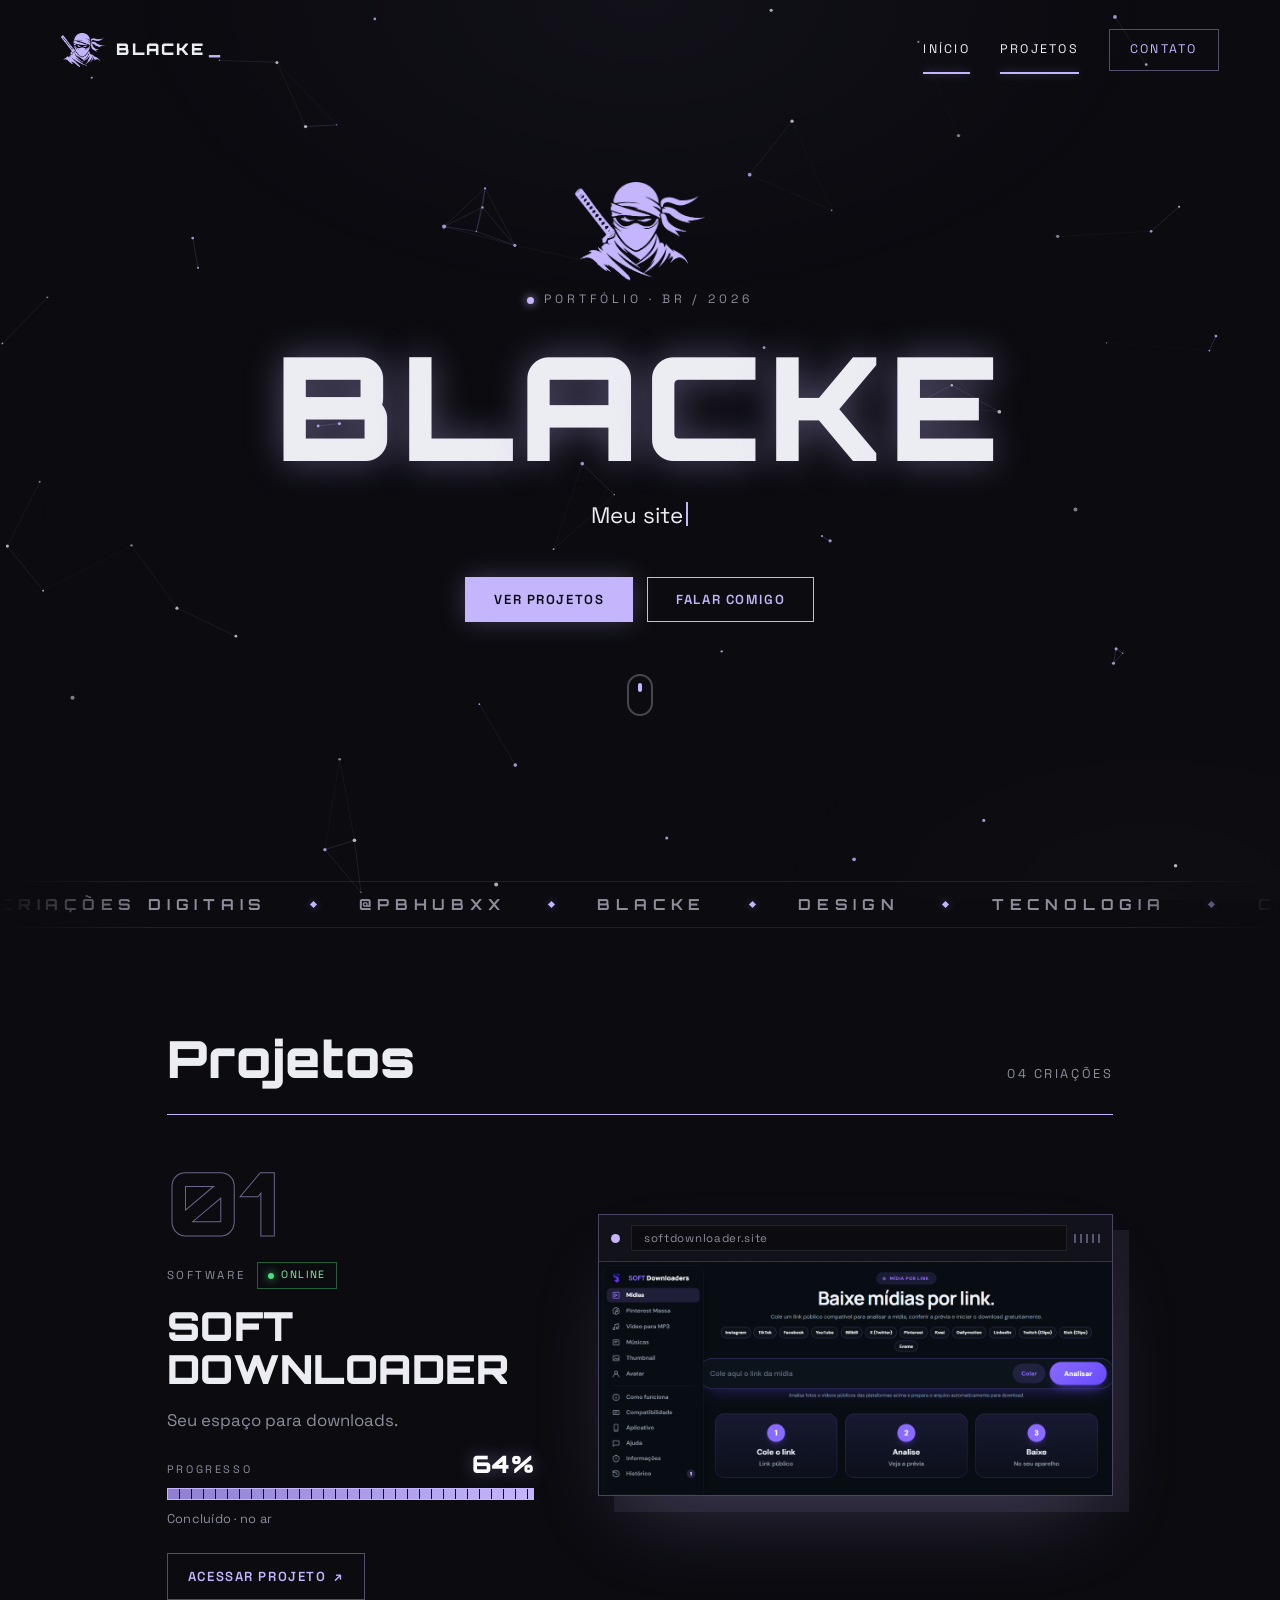
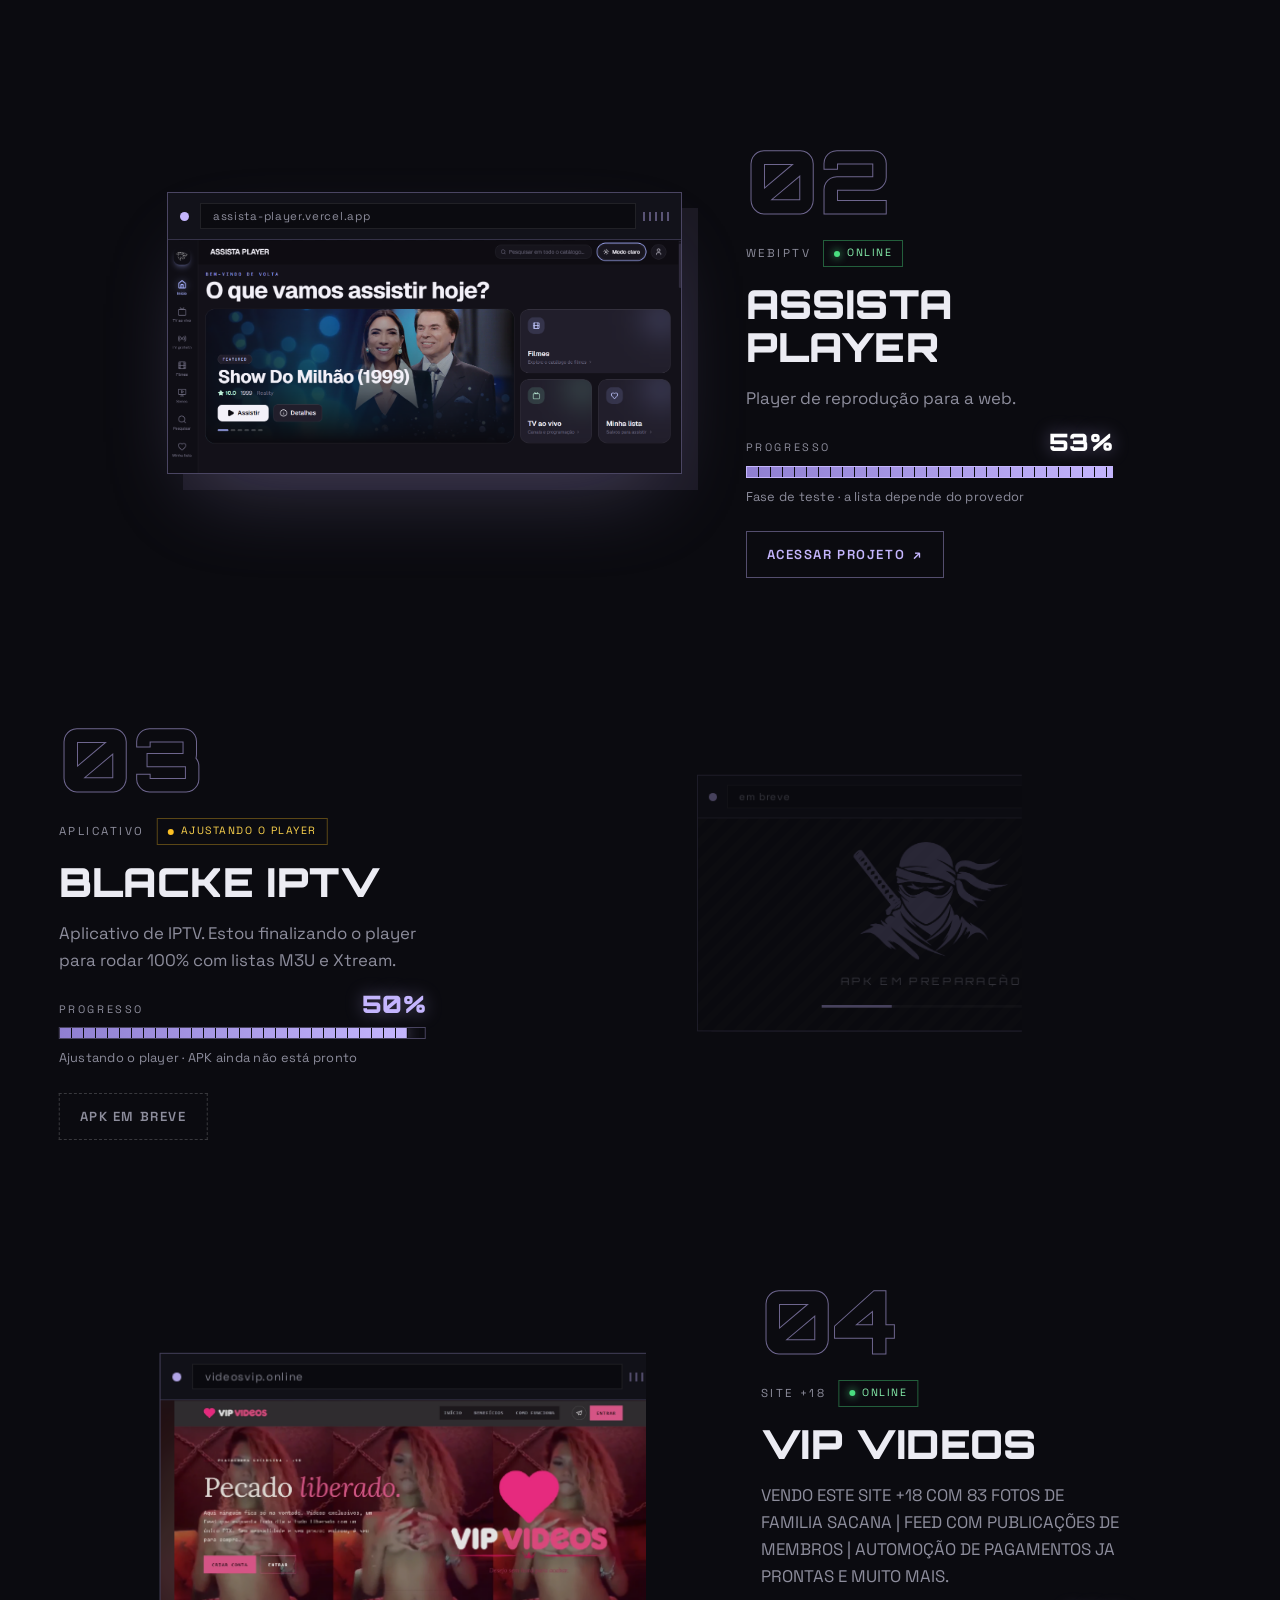
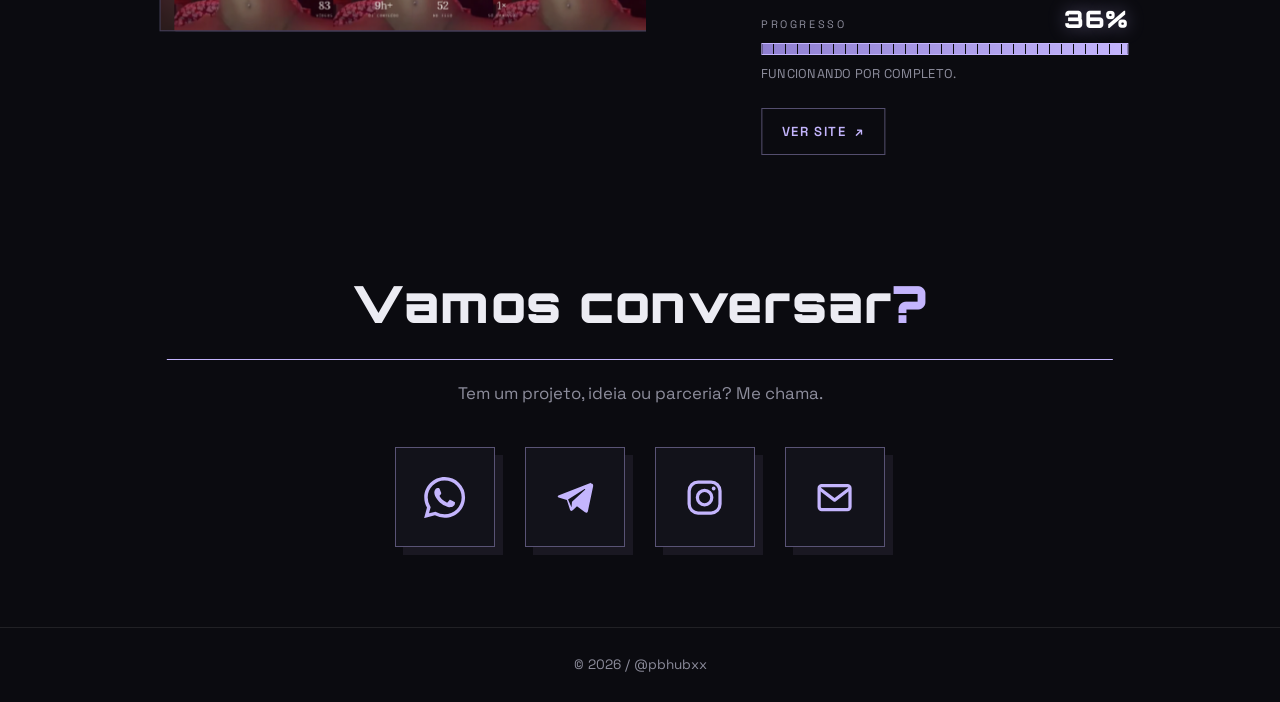
==== index.html @ a44c883a "Painel: atualiza o conteúdo do site" ====
<!doctype html>
<html lang="pt-BR">
<head>
<meta charset="utf-8">
<meta name="viewport" content="width=device-width,initial-scale=1">
<meta name="theme-color" content="#0b0b10">
<meta name="description" content="BLACKE — criações digitais de @pbhubxx. Projetos e contato.">
<title>BLACKE — @pbhubxx</title>
<link rel="preconnect" href="https://fonts.googleapis.com">
<link rel="preconnect" href="https://fonts.gstatic.com" crossorigin>
<link href="https://fonts.googleapis.com/css2?family=Orbitron:wght@700;900&family=Space+Grotesk:wght@400;500;600;700&display=swap" rel="stylesheet">
<link rel="icon" type="image/png" href="assets/logo.png">
<link rel="stylesheet" href="style.css">
<script>window.__SITE={"phrases":["Meu site de criações.","Design + tecnologia.","Projetos que saem do papel."],"marquee":["CRIAÇÕES DIGITAIS","@PBHUBXX","BLACKE","DESIGN","TECNOLOGIA"]};</script>
<script src="script.js" defer></script>
<noscript><style>.curtain,.intro{display:none}.loading *,.loading{animation-play-state:running!important}</style></noscript>
<script>try{if(sessionStorage.getItem("introSeen"))document.documentElement.classList.add("seen")}catch(e){}</script>
</head>
<body class="loading">
<div class="intro" aria-hidden="true">
  <div class="half a"></div><div class="half b"></div>
  <svg class="slash" viewBox="0 0 100 100" preserveAspectRatio="none"><path d="M0 60 L100 40" pathLength="1"/></svg>
  <div class="intro-core">
    <img src="assets/logo.png" alt="">
    <div class="intro-word"><span style="--i:0">B</span><span style="--i:1">L</span><span style="--i:2">A</span><span style="--i:3">C</span><span style="--i:4">K</span><span style="--i:5">E</span></div>
    <i class="intro-line"></i>
    <small>@PBHUBXX · PORTFÓLIO</small>
  </div>
</div>
<div class="curtain" data-s="out" aria-hidden="true"><i style="--k:0"></i><i style="--k:1"></i><i style="--k:2"></i><i style="--k:3"></i><i style="--k:4"></i><i style="--k:5"></i><i style="--k:6"></i></div>
<canvas id="bg" aria-hidden="true"></canvas>
<div class="grain" aria-hidden="true"></div>
<div class="spot" aria-hidden="true"></div>
<div class="progress" aria-hidden="true"></div>

<header>
  <a class="logo" href="#inicio"><img src="assets/logo.png" alt="" onerror="this.remove()"><b>BLACKE</b><span>_</span></a>
  <nav aria-label="Navegação">
    <a href="#inicio" data-spy="inicio">Início</a>
    <a href="#projetos" data-spy="projetos">Projetos</a>
    <a href="#contato" class="nav-cta magnetic" data-spy="contato">Contato</a>
  </nav>
</header>

<main id="inicio">
  <!-- HERO -->
  <section class="hero">
    <div class="hero-in">
    <img class="hero-logo" src="assets/logo.png" alt="Logo BLACKE" width="564" height="427">
    <p class="tag"><i></i> PORTFÓLIO · BR / 2026</p>
    <h1 class="glitch" data-text="BLACKE" aria-label="BLACKE"></h1>
    <p class="typing"><span id="typed"></span><b class="caret"></b></p>
    <div class="hero-actions">
      <a class="btn magnetic" href="#projetos">Ver projetos</a>
      <a class="btn ghost magnetic" href="#contato">Falar comigo</a>
    </div>
    <a class="scroll-hint" href="#projetos" aria-label="Rolar para projetos"><span></span></a>
    </div>
  </section>

  <div class="mq" role="img" aria-label="CRIAÇÕES DIGITAIS · @PBHUBXX · BLACKE · DESIGN · TECNOLOGIA">
    <div class="mq-track" aria-hidden="true"><div class="mq-set"><span class="mq-w">CRIAÇÕES DIGITAIS</span><i class="mq-s"></i><span class="mq-w">@PBHUBXX</span><i class="mq-s"></i><span class="mq-w">BLACKE</span><i class="mq-s"></i><span class="mq-w">DESIGN</span><i class="mq-s"></i><span class="mq-w">TECNOLOGIA</span><i class="mq-s"></i></div><div class="mq-set"><span class="mq-w">CRIAÇÕES DIGITAIS</span><i class="mq-s"></i><span class="mq-w">@PBHUBXX</span><i class="mq-s"></i><span class="mq-w">BLACKE</span><i class="mq-s"></i><span class="mq-w">DESIGN</span><i class="mq-s"></i><span class="mq-w">TECNOLOGIA</span><i class="mq-s"></i></div></div>
  </div>

  <!-- PROJETOS -->
  <section id="projetos" class="projects">
    <header class="sec-head reveal">
      <h2>Projetos</h2>
      <span class="count">04 criações</span>
    </header>

    <div class="list">
      <article class="proj reveal">
        <div class="proj-info">
          <span class="bignum" aria-hidden="true">01</span>
          <div class="proj-meta"><span class="cat">SOFTWARE</span><span class="chip live"><i></i>Online</span></div>
          <h3>SOFT<br>DOWNLOADER</h3>
          <p>Seu espaço para downloads.</p>
          <div class="prog done" style="--v:100"><div class="prog-top"><span>PROGRESSO</span><b><em data-count="100">0</em>%</b></div><div class="prog-bar"><i></i></div><small>Concluído · no ar</small></div>
          <a class="link" href="https://softdownloader.site/#midias" target="_blank" rel="noopener noreferrer">Acessar projeto <span>↗</span></a>
        </div>
        <div class="win">
          <div class="win-bar"><i></i><span class="url">softdownloader.site</span><span class="wb-tick" aria-hidden="true"></span></div>
          <div class="win-body"><img src="assets/soft-downloader.png" alt="Tela inicial do SOFT DOWNLOADER" loading="lazy"></div>
        </div>
      </article>

      <article class="proj reveal">
        <div class="proj-info">
          <span class="bignum" aria-hidden="true">02</span>
          <div class="proj-meta"><span class="cat">WEBIPTV</span><span class="chip live"><i></i>Online</span></div>
          <h3>ASSISTA PLAYER</h3>
          <p>Player de reprodução para a web.</p>
          <div class="prog done" style="--v:100"><div class="prog-top"><span>PROGRESSO</span><b><em data-count="100">0</em>%</b></div><div class="prog-bar"><i></i></div><small>Fase de teste · a lista depende do provedor</small></div>
          <a class="link" href="https://assista-player.vercel.app/" target="_blank" rel="noopener noreferrer">Acessar projeto <span>↗</span></a>
        </div>
        <div class="win">
          <div class="win-bar"><i></i><span class="url">assista-player.vercel.app</span><span class="wb-tick" aria-hidden="true"></span></div>
          <div class="win-body"><img src="assets/assista-player.png" alt="Tela inicial do ASSISTA PLAYER" loading="lazy"></div>
        </div>
      </article>

      <article class="proj reveal">
        <div class="proj-info">
          <span class="bignum" aria-hidden="true">03</span>
          <div class="proj-meta"><span class="cat">APLICATIVO</span><span class="chip wip"><i></i>Ajustando o player</span></div>
          <h3>BLACKE  IPTV</h3>
          <p>Aplicativo de IPTV. Estou finalizando o player para rodar 100% com listas M3U e Xtream.</p>
          <div class="prog" style="--v:95"><div class="prog-top"><span>PROGRESSO</span><b><em data-count="95">0</em>%</b></div><div class="prog-bar"><i></i></div><small>Ajustando o player · APK ainda não está pronto</small></div>
          <span class="link off">APK em breve</span>
        </div>
        <div class="win">
          <div class="win-bar"><i></i><span class="url">em breve</span><span class="wb-tick" aria-hidden="true"></span></div>
          <div class="win-body soon"><img class="mark" src="assets/logo.png" alt=""><span class="ph">APK EM PREPARAÇÃO</span><span class="bar"></span></div>
        </div>
      </article>

      <article class="proj reveal">
        <div class="proj-info">
          <span class="bignum" aria-hidden="true">04</span>
          <div class="proj-meta"><span class="cat">SITE +18</span><span class="chip live"><i></i>Online</span></div>
          <h3>VIP VIDEOS</h3>
          <p>VENDO ESTE SITE +18 COM 83 FOTOS DE FAMILIA SACANA | FEED COM PUBLICAÇÕES DE MEMBROS | AUTOMOÇÃO DE PAGAMENTOS JA PRONTAS E MUITO MAIS.</p>
          <div class="prog done" style="--v:100"><div class="prog-top"><span>PROGRESSO</span><b><em data-count="100">0</em>%</b></div><div class="prog-bar"><i></i></div><small>FUNCIONANDO POR COMPLETO.</small></div>
          <a class="link" href="https://videosvip.online" target="_blank" rel="noopener noreferrer">Ver site <span>↗</span></a>
        </div>
        <div class="win">
          <div class="win-bar"><i></i><span class="url">videosvip.online</span><span class="wb-tick" aria-hidden="true"></span></div>
          <div class="win-body contain"><img class="bk" src="assets/uploads/captura-de-tela-2026-11-27-072106-7ea315.webp" alt="" aria-hidden="true" loading="lazy"><img src="assets/uploads/captura-de-tela-2026-11-27-072106-7ea315.webp" alt="Tela inicial do VIP VIDEOS" loading="lazy"></div>
        </div>
      </article>
    </div>
  </section>

  <!-- CONTATO -->
  <section id="contato" class="contact">
    <header class="sec-head reveal">
      <h2>Vamos conversar<span class="q">?</span></h2>
    </header>
    <p class="lead reveal">Tem um projeto, ideia ou parceria? Me chama.</p>

    <div class="socials reveal">
        <a class="soc" href="https://wa.me/5592981083928?text=Ol%C3%A1!%20Vim%20pelo%20seu%20site." target="_blank" rel="noopener noreferrer" aria-label="WhatsApp" title="WhatsApp"><svg viewBox="0 0 24 24" aria-hidden="true" fill="currentColor"><path d="M17.472 14.382c-.297-.149-1.758-.867-2.03-.967-.273-.099-.471-.148-.67.15-.197.297-.767.966-.94 1.164-.173.199-.347.223-.644.075-.297-.15-1.255-.463-2.39-1.475-.883-.788-1.48-1.761-1.653-2.059-.173-.297-.018-.458.13-.606.134-.133.298-.347.446-.52.149-.174.198-.298.298-.497.099-.198.05-.371-.025-.52-.075-.149-.669-1.612-.916-2.207-.242-.579-.487-.5-.669-.51-.173-.008-.371-.01-.57-.01-.198 0-.52.074-.792.372-.272.297-1.04 1.016-1.04 2.479 0 1.462 1.065 2.875 1.213 3.074.149.198 2.096 3.2 5.077 4.487.709.306 1.262.489 1.694.625.712.227 1.36.195 1.871.118.571-.085 1.758-.719 2.006-1.413.248-.694.248-1.289.173-1.413-.074-.124-.272-.198-.57-.347m-5.421 7.403h-.004a9.87 9.87 0 01-5.031-1.378l-.361-.214-3.741.982.998-3.648-.235-.374a9.86 9.86 0 01-1.51-5.26c.001-5.45 4.436-9.884 9.888-9.884 2.64 0 5.122 1.03 6.988 2.898a9.825 9.825 0 012.893 6.994c-.003 5.45-4.437 9.884-9.885 9.884m8.413-18.297A11.815 11.815 0 0012.05 0C5.495 0 .16 5.335.157 11.892c0 2.096.547 4.142 1.588 5.945L.057 24l6.305-1.654a11.882 11.882 0 005.683 1.448h.005c6.554 0 11.89-5.335 11.893-11.893a11.821 11.821 0 00-3.48-8.413Z"/></svg></a>
        <a class="soc" href="https://t.me/pbhubxx" target="_blank" rel="noopener noreferrer" aria-label="Telegram" title="Telegram"><svg viewBox="0 0 24 24" aria-hidden="true" ><path d="M21.6 3.4 2.9 10.6c-1 .4-.9 1.1-.2 1.3l4.8 1.5 1.8 5.6c.2.6.4.8.9.8.4 0 .6-.2.9-.5l2.3-2.2 4.7 3.5c.9.5 1.5.2 1.7-.8l3-14.3c.3-1.3-.5-1.9-1.3-1.7z" fill="currentColor"/><path class="fold" d="m8.2 13.1 9.4-5.9c.4-.3.8-.1.5.2l-7.6 7-.3 3.3z"/></svg></a>
        <a class="soc" href="https://instagram.com/pbhubxx" target="_blank" rel="noopener noreferrer" aria-label="Instagram" title="Instagram"><svg viewBox="0 0 24 24" aria-hidden="true" fill="none" stroke="currentColor" stroke-width="1.9"><rect x="3" y="3" width="18" height="18" rx="5.2"/><circle cx="12" cy="12" r="4.2"/><circle cx="17.3" cy="6.7" r="1.1" fill="currentColor" stroke="none"/></svg></a>
        <a class="soc" href="mailto:blackelavex@gmail.com" aria-label="E-mail" title="E-mail"><svg viewBox="0 0 24 24" aria-hidden="true" fill="none" stroke="currentColor" stroke-width="1.9" stroke-linejoin="round" stroke-linecap="round"><rect x="3" y="5" width="18" height="14" rx="1.5"/><path d="m3.5 7 8.5 6.5L20.5 7"/></svg></a>
    </div>
  </section>
</main>

<footer>
  <span>© 2026 / @pbhubxx</span>
</footer>
</body>
</html>
---- style.css ----
:root{
  --bg:#0b0b10;--panel:#12121a;--line:#ffffff17;
  --fg:#ececf3;--mute:#8d8d9c;
  --lav:#c4b5fd;--lav-soft:#c4b5fd26;--lav-glow:#c4b5fd66;
  --display:'Orbitron',system-ui,sans-serif;--body:'Space Grotesk',system-ui,sans-serif;
  --ease:cubic-bezier(.2,.7,.2,1);
}
*{box-sizing:border-box;margin:0;padding:0}
html{scroll-behavior:smooth;scroll-padding-top:70px}
body{background:var(--bg);color:var(--fg);font-family:var(--body);line-height:1.6;overflow-x:hidden;-webkit-font-smoothing:antialiased}
a{color:inherit;text-decoration:none}
::selection{background:var(--lav);color:#0b0b10}

#bg{position:fixed;inset:0;width:100%;height:100%;z-index:-3}
.grain{position:fixed;inset:0;z-index:-2;pointer-events:none;opacity:.5;background:radial-gradient(60% 50% at 50% 0%,#c4b5fd14,transparent 70%),radial-gradient(50% 40% at 90% 100%,#ffffff08,transparent 70%)}
.spot{position:fixed;top:0;left:0;width:420px;height:420px;margin:-210px 0 0 -210px;pointer-events:none;z-index:-1;background:radial-gradient(circle,#c4b5fd1c,transparent 65%);opacity:0;transition:opacity .4s}
.progress{position:fixed;top:0;left:0;height:2px;width:100%;z-index:60;transform-origin:0 50%;transform:scaleX(0);background:var(--lav)}

/* header */
header:not(.sec-head){position:fixed;top:0;left:0;right:0;z-index:40;display:flex;justify-content:space-between;align-items:center;padding:16px clamp(18px,5vw,56px);background:linear-gradient(#0b0b10dd,transparent);backdrop-filter:blur(8px)}
.logo{display:inline-flex;align-items:center;gap:10px;font-family:var(--display);font-weight:900;letter-spacing:.14em}
.logo img{height:26px;width:auto;display:block}
.logo b{font-weight:900}
.logo>span{color:var(--lav);margin-left:-8px;animation:blink 1.1s steps(2) infinite}
nav{display:flex;gap:24px;align-items:center;font-size:.92rem}
nav a{color:var(--mute);transition:color .25s}
nav a:hover{color:var(--fg)}
.nav-cta{color:var(--lav)!important;border:1px solid var(--lav-glow);padding:8px 18px;transition:.3s var(--ease)!important}
.nav-cta:hover{background:var(--lav);color:#0b0b10!important}

/* hero */
.hero{min-height:92svh;display:flex;flex-direction:column;justify-content:center;align-items:center;text-align:center;padding:100px 20px 60px;position:relative}
.tag{font-size:.76rem;letter-spacing:.32em;color:var(--mute);display:flex;align-items:center;gap:10px;margin-bottom:24px;opacity:0;animation:up .8s .1s var(--ease) forwards}
.tag i{width:7px;height:7px;background:var(--lav);box-shadow:0 0 10px var(--lav);animation:pulse 1.8s infinite}
.glitch{font-family:var(--display);font-weight:900;font-size:clamp(3rem,15vw,10rem);line-height:1;letter-spacing:.04em;position:relative;color:var(--fg);text-shadow:0 0 36px var(--lav-glow);display:flex;justify-content:center}
.glitch .ch{display:inline-block;opacity:0;transform:translateY(60px) rotateX(-70deg);animation:letter .9s var(--ease) forwards;animation-delay:calc(.25s + var(--i)*.08s)}
.glitch::before,.glitch::after{content:attr(data-text);position:absolute;inset:0;display:flex;justify-content:center;overflow:hidden;opacity:0;pointer-events:none}
.glitch::before{color:var(--lav);animation:g1 5s 2s infinite steps(1);clip-path:inset(0 0 55% 0)}
.glitch::after{color:#a1a1b0;animation:g2 5s 2s infinite steps(1);clip-path:inset(55% 0 0 0)}
.typing{margin-top:20px;font-size:clamp(1rem,2.6vw,1.4rem);min-height:2em;opacity:0;animation:up .8s 1s var(--ease) forwards}
.caret{display:inline-block;width:2px;height:1.1em;background:var(--lav);margin-left:3px;vertical-align:-.15em;animation:blink 1s steps(2) infinite}
.hero-actions{margin-top:34px;display:flex;gap:14px;flex-wrap:wrap;justify-content:center;opacity:0;animation:up .8s 1.25s var(--ease) forwards}
.scroll-hint{position:absolute;bottom:26px;width:24px;height:40px;border:2px solid #ffffff30;display:flex;justify-content:center;padding-top:7px}
.scroll-hint span{width:3px;height:8px;background:var(--lav);animation:scroll 1.6s infinite}

/* buttons */
.btn{text-transform:uppercase;letter-spacing:.12em;font-size:.82rem!important;display:inline-flex;gap:8px;align-items:center;justify-content:center;cursor:pointer;font:600 .95rem var(--body);color:#0b0b10;background:var(--lav);border:1px solid var(--lav);padding:13px 28px;box-shadow:0 0 26px #c4b5fd44;transition:box-shadow .3s,background .3s,color .3s,transform .25s var(--ease)}
.btn:hover{box-shadow:0 0 44px var(--lav-glow)}
.btn.ghost{background:transparent;color:var(--lav);box-shadow:none}
.btn.ghost:hover{background:var(--lav-soft)}

/* marquee */

/* sections */
section:not(.hero){padding:clamp(44px,6vw,72px) clamp(18px,6vw,80px);max-width:1100px;margin:0 auto}
.sec-head{display:flex;align-items:baseline;gap:18px;margin-bottom:24px;padding-bottom:14px;border-bottom:1px solid var(--line);position:relative}
.sec-head::after{content:"";position:absolute;left:0;bottom:-1px;height:1px;width:0;background:var(--lav);transition:width 1.2s .3s var(--ease)}
.sec-head.in::after{width:100%}
.sec-head .num{font-family:var(--display);font-size:.85rem;color:var(--lav);letter-spacing:.2em}
.sec-head h2{font-family:var(--display);font-weight:900;font-size:clamp(1.7rem,5.5vw,3.2rem);letter-spacing:.02em;flex:1}
.sec-head .q{color:var(--lav)}
.sec-head .count{font-size:.8rem;letter-spacing:.2em;color:var(--mute);text-transform:uppercase}

/* contact */
.lead{color:var(--mute);font-size:1.05rem;margin:-4px 0 22px}

footer{display:flex;justify-content:space-between;flex-wrap:wrap;gap:10px;padding:26px clamp(18px,6vw,80px);border-top:1px solid var(--line);color:var(--mute);font-size:.85rem}
footer a:hover{color:var(--lav)}

/* reveal */
.reveal{opacity:0;transform:translateY(36px);transition:opacity .9s,transform .9s var(--ease)}
.reveal.in{opacity:1;transform:none}

@property --a{syntax:'<angle>';inherits:false;initial-value:0deg}
@keyframes spin{to{--a:360deg}}
@keyframes up{from{opacity:0;transform:translateY(20px)}to{opacity:1;transform:none}}
@keyframes letter{to{opacity:1;transform:none}}
@keyframes blink{50%{opacity:0}}
@keyframes pulse{50%{opacity:.35;transform:scale(.7)}}
@keyframes slide{to{transform:translateX(-50%)}}
@keyframes float{50%{transform:translateY(-9px)}}
@keyframes scroll{0%{transform:translateY(0);opacity:1}100%{transform:translateY(14px);opacity:0}}
@keyframes g1{0%,90%,100%{opacity:0;transform:none}91%{opacity:.9;transform:translate(-5px,2px)}94%{opacity:.9;transform:translate(4px,-2px)}97%{opacity:0}}
@keyframes g2{0%,90%,100%{opacity:0;transform:none}92%{opacity:.9;transform:translate(5px,-2px)}95%{opacity:.9;transform:translate(-4px,2px)}98%{opacity:0}}

@media (max-width:760px){
    nav a:not(.nav-cta){display:none}
  .sec-head .count{display:none}
}
@media (hover:none){.spot{display:none}}
@media (prefers-reduced-motion:reduce){
  *,*::before,*::after{animation:none!important;transition:none!important}
  .chip i{animation:none!important}
  .reveal,.tag,.typing,.hero-actions,.glitch .ch{opacity:1;transform:none}
  html{scroll-behavior:auto}
}

/* ---------- contato: linhas quadradas ---------- */

.socials .n{min-width:2.4ch;display:inline-block}
.contact{padding-top:clamp(20px,3vw,36px)!important}

/* logo */
.logo img{height:34px}
.hero-logo{width:clamp(96px,14vw,150px);height:auto;margin-bottom:10px;opacity:0;animation:up .8s 0s var(--ease) forwards,float 6s 1s ease-in-out infinite}
@media (prefers-reduced-motion:reduce){.hero-logo{opacity:1}}


/* ---------- projetos: blocos separados, alternados ---------- */
.list{display:grid;gap:clamp(80px,11vw,150px);padding-top:clamp(10px,2vw,24px)}
.proj{position:relative;display:grid;grid-template-columns:minmax(0,5fr) minmax(0,7fr);gap:clamp(28px,5vw,72px);align-items:center}
.proj:nth-child(even){grid-template-columns:minmax(0,7fr) minmax(0,5fr)}
.proj:nth-child(even) .proj-info{order:2}
.bignum{display:block;font-family:var(--display);font-weight:900;font-size:clamp(3.2rem,7vw,5.5rem);line-height:.9;color:transparent;-webkit-text-stroke:1px #c4b5fd88;user-select:none;margin-bottom:4px;transition:-webkit-text-stroke-color .4s,transform .5s var(--ease)}
.proj:hover .bignum{-webkit-text-stroke-color:var(--lav);transform:translateX(8px)}
.proj-info{transform:translate3d(calc((1 - var(--k,1)) * var(--dx,0px)),0,0);position:relative;z-index:1;display:flex;flex-direction:column;gap:16px;min-width:0}
.proj-meta{display:flex;align-items:center;gap:12px;flex-wrap:wrap;font-size:.72rem;letter-spacing:.22em;color:var(--mute)}
.proj h3{font-family:var(--display);font-weight:900;font-size:clamp(1.5rem,3.2vw,2.5rem);line-height:1.08;letter-spacing:.01em;overflow-wrap:anywhere}
.proj p{color:var(--mute);font-size:1.05rem;max-width:34ch}
.chip{white-space:nowrap;display:inline-flex;align-items:center;gap:7px;font-size:.66rem;letter-spacing:.14em;text-transform:uppercase;padding:4px 10px;border:1px solid var(--line);color:var(--mute)}
.chip i{width:6px;height:6px;background:var(--mute)}
.chip.live{color:#86efac;border-color:#4ade8066}
.chip.live i{background:#4ade80;box-shadow:0 0 9px #4ade80;animation:blink 1.4s ease-in-out infinite}
.chip.wip{color:#fcd34d;border-color:#fbbf2455}
.chip.wip i{background:#fbbf24;animation:blink 2.2s ease-in-out infinite}
.chip.soon{color:var(--lav);border-color:#c4b5fd55}
.chip.soon i{background:var(--lav)}
.chip.off{color:#fda4af;border-color:#fb718555}
.chip.off i{background:#fb7185}
@keyframes blink{50%{opacity:.25;transform:scale(.7)}}
.link{align-self:flex-start;margin-top:8px;display:inline-flex;gap:8px;color:var(--lav);font-weight:600;font-size:.82rem;letter-spacing:.12em;text-transform:uppercase;border:1px solid #c4b5fd66;padding:12px 20px;transition:background .25s,color .25s,gap .25s,box-shadow .25s}
.link:hover{background:var(--lav);color:#0b0b10;gap:16px;box-shadow:6px 6px 0 #c4b5fd44}
.link.off{color:var(--mute);border:1px dashed #ffffff30}

/* janela de navegador quadrada */
.win{position:relative;z-index:1;background:#0e0e15;border:1px solid #c4b5fd55;box-shadow:16px 16px 0 #c4b5fd14,0 40px 90px -30px #c4b5fd40;transform:translateY(var(--py,0px)) translateX(calc((1 - var(--k,1)) * var(--dx,0px) * -.7)) scale(calc(.9 + .1 * var(--k,1))) perspective(1100px) rotateX(var(--rx,0deg)) rotateY(var(--ry,0deg));opacity:calc(.25 + .75 * var(--k,1));clip-path:var(--cp,none);transition:box-shadow .4s,border-color .4s;will-change:transform}
.proj:hover .win{border-color:var(--lav);box-shadow:22px 22px 0 #c4b5fd22,0 50px 100px -30px #c4b5fd66}
.win-bar{display:flex;align-items:center;gap:7px;padding:10px 12px;border-bottom:1px solid #c4b5fd33;background:#12121a}
.win-bar i{width:9px;height:9px;background:var(--lav);flex:none}
.win-bar .wb-tick{width:26px;height:9px;flex:none;background:repeating-linear-gradient(90deg,#c4b5fd66 0 2px,transparent 2px 6px)}
.win-bar .url{margin-left:4px;flex:1;min-width:0;overflow:hidden;text-overflow:ellipsis;white-space:nowrap;font-size:.72rem;letter-spacing:.06em;color:var(--mute);border:1px solid var(--line);padding:3px 12px;background:#0b0b10}
.win-body{position:relative;aspect-ratio:2.2/1;overflow:hidden;background:repeating-linear-gradient(135deg,#ffffff05 0 8px,transparent 8px 16px),#0b0b10}
.win-body>img:not(.mark){position:absolute;inset:0;width:100%;height:100%;object-fit:cover;object-position:top left;clip-path:inset(0 100% 0 0);transition:clip-path 1.3s .35s var(--ease),transform 1s var(--ease)}
.proj.in .win-body>img:not(.mark){clip-path:inset(0 0 0 0)}
.proj:hover .win-body>img:not(.mark){transform:scale(1.035)}
.win-body.fill>img:not(.mark){object-fit:fill}
.win-body.contain>img:not(.mark):not(.bk){object-fit:contain;object-position:center}
.win-body.contain>img.bk{inset:-12%;width:124%;height:124%;object-position:center;filter:blur(26px) brightness(.45);transform:none!important}
.proj:hover .win-body.contain>img.bk{transform:none}
.win-body::after{content:"";position:absolute;inset:0;background:linear-gradient(105deg,transparent 40%,#c4b5fd2e 50%,transparent 60%);transform:translateX(-130%);transition:transform 1s var(--ease);pointer-events:none}
.proj:hover .win-body::after{transform:translateX(130%)}
.soon{display:grid;place-content:center;justify-items:center;gap:16px}
.soon .mark{width:clamp(90px,16vw,170px);height:auto;opacity:.5;animation:float 5s ease-in-out infinite}
.soon .ph{font-family:var(--display);font-size:.7rem;letter-spacing:.3em;color:var(--mute)}
.soon .bar{width:clamp(140px,22vw,240px);height:3px;background:#ffffff14;overflow:hidden}
.soon .bar::after{content:"";display:block;width:32%;height:100%;background:var(--lav);box-shadow:0 0 12px var(--lav);animation:load 1.8s ease-in-out infinite}
@keyframes load{0%{transform:translateX(-100%)}100%{transform:translateX(320%)}}

@media (max-width:820px){
  .proj,.proj:nth-child(even){grid-template-columns:1fr}
  .proj:nth-child(even) .proj-info{order:0}
  .win{box-shadow:10px 10px 0 #c4b5fd14}
}
@media (prefers-reduced-motion:reduce){.win-body>img:not(.mark){clip-path:none}}

/* ---------- elementos redondos (bolinhas, mouse, brilho) ---------- */
.tag i,.chip i,.win-bar i,.spot{border-radius:50%}
.scroll-hint{border-radius:14px}
.scroll-hint span{border-radius:2px}

/* ícones das redes */

/* ---------- cabeçalho novo ---------- */
header:not(.sec-head){background:#0b0b10f2;border-bottom:1px solid var(--line);backdrop-filter:blur(16px);-webkit-backdrop-filter:blur(16px);padding:20px clamp(18px,5vw,56px);transition:padding .35s var(--ease),border-color .35s}
.scrolled header:not(.sec-head){padding:11px clamp(18px,5vw,56px);border-bottom-color:#c4b5fd40}
.logo img{transition:height .35s var(--ease)}
.scrolled .logo img{height:28px}
nav{gap:30px}
nav a:not(.nav-cta){position:relative;padding:8px 0;font-size:.78rem;letter-spacing:.18em;text-transform:uppercase}
nav a:not(.nav-cta)::after{content:"";position:absolute;left:0;right:0;bottom:2px;height:1px;background:var(--lav);transform:scaleX(0);transform-origin:left;transition:transform .4s var(--ease)}
nav a:not(.nav-cta):hover,nav a.active:not(.nav-cta){color:var(--fg)}
nav a:not(.nav-cta):hover::after,nav a.active:not(.nav-cta)::after{transform:scaleX(1)}
.nav-cta{font-size:.78rem;letter-spacing:.18em;text-transform:uppercase;padding:10px 20px!important}
.nav-cta.active{background:var(--lav-soft)}

/* ---------- primeira tela: cabe em qualquer altura ---------- */
.hero{padding-top:110px;padding-bottom:40px}
.hero-logo{width:clamp(70px,15vh,130px)}
.glitch{font-size:clamp(3rem,min(15vw,24vh),9rem)}
.hero-actions{margin-top:clamp(20px,4vh,34px)}
.scroll-hint{position:static;margin-top:clamp(24px,6vh,52px);width:26px;height:42px;border:2px solid #ffffff40;transition:border-color .3s;opacity:0;animation:up .8s 1.5s var(--ease) forwards}
.scroll-hint:hover{border-color:var(--lav)}
.scroll-hint span{width:4px;height:9px;border-radius:2px}
@media (max-width:760px){nav a:not(.nav-cta){display:none}}


/* =====================================================
   ANIMAÇÃO E TRANSIÇÃO
   ===================================================== */

/* ---- cortina (abertura e troca de seção) ---- */
.curtain{display:none}
.wipe{position:fixed;top:0;left:0;height:100vh;width:calc(100vw + 600px);z-index:200;display:none;pointer-events:none;background:linear-gradient(90deg,#c4b5fd14,#0d0d14 16%,#0d0d14 84%,#c4b5fd14);will-change:transform}
.wipe::before,.wipe::after{content:"";position:absolute;top:-2px;bottom:-2px;width:2px;background:#fff;box-shadow:0 0 12px 2px #c4b5fd,0 0 46px 8px #c4b5fd77}
.wipe::before{left:0}.wipe::after{right:0}
.curtain i{flex:1;background:#0d0d14;border-right:1px solid #c4b5fd12;transform:scaleY(0);transform-origin:top;transition:transform .55s var(--ease),transform-origin 0s;transition-delay:calc(var(--k)*.045s)}
.curtain i:last-of-type{border-right:0}
.curtain[data-s="in"]{pointer-events:all}
.curtain[data-s="in"] i{transform:scaleY(1);transform-origin:top}
.curtain[data-s="out"] i{transform:scaleY(0);transform-origin:bottom}

/* hero só anima depois que a cortina abre */
.loading .tag,.loading .glitch .ch,.loading .typing,.loading .hero-actions,.loading .hero-logo,.loading .scroll-hint{animation-play-state:paused}

/* ---- cabeçalho: vidro flutuante que desliza ---- */
header:not(.sec-head){top:14px;left:clamp(12px,3vw,40px);right:clamp(12px,3vw,40px);padding:14px 22px;background:transparent;border:1px solid transparent;-webkit-backdrop-filter:none;backdrop-filter:none;box-shadow:none;
  transition:transform .65s var(--ease),padding .45s var(--ease),background .45s,border-color .45s,backdrop-filter .45s,box-shadow .45s}
.scrolled header:not(.sec-head){padding:9px 22px;background:#12121a73;border-color:#c4b5fd3d;-webkit-backdrop-filter:blur(18px) saturate(150%);backdrop-filter:blur(18px) saturate(150%);box-shadow:0 18px 50px -18px #000c,8px 8px 0 #c4b5fd10}
body:not(.ready) header:not(.sec-head),body.nav-hide header:not(.sec-head){transform:translateY(-150%)}
body.ready header:not(.sec-head){transition-delay:.35s,0s,0s,0s,0s,0s}
body.ready.nav-hide header:not(.sec-head){transition-delay:0s}
header:not(.sec-head) .logo{transition:transform .4s var(--ease)}
header:not(.sec-head) .logo:hover{transform:translateX(4px)}

/* ---- aparecer em sequência ---- */
@keyframes rise{from{opacity:0;transform:translateY(28px)}to{opacity:1;transform:none}}
.proj:not(.in) .proj-info>*{opacity:0}
.proj.in .proj-info>*{animation:rise .9s var(--ease) backwards;animation-delay:calc(.15s + var(--s,0)*.11s)}
.proj-info>:nth-child(1){--s:0}.proj-info>:nth-child(2){--s:1}.proj-info>:nth-child(3){--s:2}.proj-info>:nth-child(4){--s:3}.proj-info>:nth-child(5){--s:4}
.socials:not(.in) a{opacity:0}
.socials.in a{animation:rise .9s var(--ease) backwards}
.socials.in a:nth-child(2){animation-delay:.14s}

/* títulos de seção entram com máscara */
.sec-head h2{clip-path:inset(0 100% 0 0);transform:translateX(-24px);transition:clip-path 1.1s .1s var(--ease),transform 1.1s .1s var(--ease)}
.sec-head.in h2{clip-path:inset(0 -2% 0 0);transform:none}
.sec-head .count{opacity:0;transition:opacity .8s .7s}
.sec-head.in .count{opacity:1}

/* hero sai suave ao rolar (sobe e some) */
.hero-in{display:flex;flex-direction:column;align-items:center;will-change:transform,opacity;transform:translateY(calc(var(--hp,0)*-80px)) scale(calc(1 - var(--hp,0)*.07));opacity:calc(1 - var(--hp,0)*1.15)}

/* marquee reage à rolagem */

@media (prefers-reduced-motion:reduce){.curtain{display:none}.proj:not(.in) .proj-info>*,.socials:not(.in) a{opacity:1}.sec-head h2{clip-path:none;transform:none}.hero-in{transform:none;opacity:1}}


/* ---------- abertura: corte de katana ---------- */
.intro{position:fixed;inset:0;z-index:300;cursor:pointer}
.half{position:absolute;inset:0;background:radial-gradient(60% 50% at 50% 50%,#1a1726,#0b0b10 70%);transition:transform 1.05s cubic-bezier(.76,0,.24,1)}
.half.a{clip-path:polygon(0 0,100% 0,100% 40%,0 60%)}
.half.b{clip-path:polygon(0 60%,100% 40%,100% 100%,0 100%)}
.intro.open .half.a{transform:translateY(-104%)}
.intro.open .half.b{transform:translateY(104%)}
.intro.open{pointer-events:none}
.slash{position:absolute;inset:0;width:100%;height:100%;z-index:3;pointer-events:none;overflow:visible}
.slash path{fill:none;stroke:#fff;stroke-width:.32;stroke-linecap:round;stroke-dasharray:1;stroke-dashoffset:1;filter:drop-shadow(0 0 6px #c4b5fd) drop-shadow(0 0 20px #c4b5fd)}
.intro.go .slash path{stroke-dashoffset:0;transition:stroke-dashoffset .3s cubic-bezier(.6,0,.2,1)}
.intro.open .slash path{opacity:0;transition:opacity .5s}
.intro-core{position:absolute;inset:0;z-index:2;display:grid;place-content:center;justify-items:center;gap:20px;transition:opacity .45s,transform 1s var(--ease)}
.intro.open .intro-core{opacity:0;transform:scale(1.07)}
.intro-core img{width:clamp(110px,16vw,170px);height:auto;opacity:0;animation:introLogo 1.1s .1s var(--ease) forwards;filter:drop-shadow(0 0 28px #c4b5fd66)}
.intro-word{display:flex;margin-right:-.35em;font-family:var(--display);font-weight:900;font-size:clamp(1.6rem,4.2vw,2.7rem);letter-spacing:.35em}
.intro-word span{display:inline-block;opacity:0;transform:translateY(70%);animation:introUp .8s calc(.5s + var(--i)*.07s) var(--ease) forwards}
.intro-line{display:block;width:min(280px,55vw);height:1px;background:linear-gradient(90deg,transparent,var(--lav),transparent);transform:scaleX(0);animation:introLine 1s .85s var(--ease) forwards}
.intro-core small{font-size:.66rem;letter-spacing:.42em;color:var(--mute);opacity:0;animation:introUp .9s 1.05s var(--ease) forwards}
@keyframes introLogo{from{opacity:0;transform:scale(.78);filter:blur(16px) drop-shadow(0 0 28px #c4b5fd66)}to{opacity:1;transform:none;filter:blur(0) drop-shadow(0 0 28px #c4b5fd66)}}
@keyframes introUp{from{opacity:0;transform:translateY(70%)}to{opacity:1;transform:none}}
@keyframes introLine{to{transform:scaleX(1)}}
@media (prefers-reduced-motion:reduce){.intro{display:none}}

/* ---------- progresso dos projetos ---------- */
.proj p{max-width:40ch}
.prog{display:grid;gap:9px;width:min(100%,380px);margin-top:2px}
.prog-top{display:flex;justify-content:space-between;align-items:baseline;font-size:.68rem;letter-spacing:.24em;color:var(--mute)}
.prog-top b{font-family:var(--display);font-weight:900;font-size:1.5rem;line-height:1;color:var(--lav);letter-spacing:.02em;text-shadow:0 0 18px #c4b5fd66}
.prog-top b em{font-style:normal}
.prog-bar{position:relative;height:12px;border:1px solid #c4b5fd55;background:#0b0b10;overflow:hidden}
.prog-bar i{position:absolute;inset:0;width:calc(var(--v) * 1%);transform:scaleX(0);transform-origin:left;background:linear-gradient(90deg,#8f7fd1,var(--lav));box-shadow:0 0 16px #c4b5fd88;transition:transform 1.8s .45s cubic-bezier(.22,.8,.2,1)}
.prog-bar i::after{content:"";position:absolute;inset:0;background:linear-gradient(100deg,transparent 35%,#ffffff66 50%,transparent 65%);transform:translateX(-120%);animation:shine 3.2s 2.4s ease-in-out infinite}
.prog-bar::after{content:"";position:absolute;inset:0;background:repeating-linear-gradient(90deg,transparent 0 11px,#0b0b10 11px 12px);pointer-events:none}
.proj.in .prog-bar i{transform:scaleX(1)}
.prog small{font-size:.8rem;color:var(--mute);letter-spacing:.02em}
.prog.done .prog-bar{border-color:var(--lav)}
.prog.done .prog-top b{color:#fff}
@keyframes shine{0%{transform:translateX(-120%)}55%,100%{transform:translateX(120%)}}
@media (prefers-reduced-motion:reduce){.prog-bar i{transform:scaleX(1);transition:none}.prog-bar i::after{animation:none}}


/* ---------- redes: só ícones, quadrados, centralizados ---------- */
.socials{display:flex;justify-content:center;align-items:center;gap:clamp(18px,3vw,30px);padding:18px 0 8px}
.soc{position:relative;display:grid;place-items:center;width:clamp(78px,10vw,100px);aspect-ratio:1;color:var(--lav);background:var(--panel);border:1px solid #c4b5fd66;box-shadow:8px 8px 0 #c4b5fd14;overflow:hidden;transition:color .35s,transform .45s var(--ease),box-shadow .45s var(--ease),border-color .35s}
.soc::before{content:"";position:absolute;inset:0;background:var(--lav);transform:translateY(101%);transition:transform .5s var(--ease)}
.soc svg{position:relative;z-index:1;width:42%;height:42%;display:block;transition:transform .5s var(--ease)}
.soc .fold{fill:var(--panel);transition:fill .35s}
.soc:hover,.soc:focus-visible{color:#0b0b10;border-color:var(--lav);transform:translate(-4px,-4px);box-shadow:14px 14px 0 #c4b5fd30,0 24px 60px -20px #c4b5fd88;outline:none}
.soc:hover::before,.soc:focus-visible::before{transform:none}
.soc:hover svg,.soc:focus-visible svg{transform:rotate(-8deg) scale(1.12)}
.soc:hover .fold,.soc:focus-visible .fold{fill:var(--lav)}
footer{justify-content:center}

/* ---------- contato centralizado ---------- */
.contact .sec-head{justify-content:center;text-align:center}
.contact .sec-head h2{flex:0 1 auto}
.contact .sec-head::after{left:50%;transform:translateX(-50%)}
.contact .lead{text-align:center;margin-left:auto;margin-right:auto}

/* abertura só na primeira visita da sessão */
.seen .intro{display:none}

/* telas muito estreitas */
@media (max-width:380px){
  header:not(.sec-head){left:8px;right:8px;padding:10px 12px}
  .scrolled header:not(.sec-head){padding:7px 12px}
  .logo{gap:8px;letter-spacing:.08em;font-size:.86rem}
  .logo img{height:26px}
  .scrolled .logo img{height:24px}
  .nav-cta{padding:8px 12px!important;letter-spacing:.12em;font-size:.7rem}
}

/* ---------- faixa fina em movimento contínuo (só CSS, leve) ---------- */
.mq{position:relative;overflow:hidden;margin:clamp(21px,4.3vw,53px) 0 clamp(15px,1.4vw,19px);padding:15px 0;border-block:1px solid #c4b5fd1f;-webkit-mask-image:linear-gradient(90deg,transparent,#000 12%,#000 88%,transparent);mask-image:linear-gradient(90deg,transparent,#000 12%,#000 88%,transparent)}
.mq-track{display:flex;width:max-content;animation:mqmove 55s linear infinite;will-change:transform}
.mq-set{display:flex;flex:none;align-items:center}
.mq-w{flex:none;font-family:var(--display);font-weight:700;font-size:clamp(.78rem,1.2vw,.95rem);letter-spacing:.38em;line-height:1;text-transform:uppercase;color:#8d8d9c;white-space:nowrap}
.mq-s{flex:none;width:5px;height:5px;margin:0 clamp(22px,3.4vw,46px);background:var(--lav);transform:rotate(45deg);box-shadow:0 0 8px var(--lav-glow)}
@keyframes mqmove{to{transform:translate3d(-50%,0,0)}}
@media(prefers-reduced-motion:reduce){.mq-track{animation:none}}
@keyframes travel{from{background-position:-40% 0}to{background-position:140% 0}}
@keyframes spin{to{transform:rotate(360deg)}}

/* quatro ícones */
.socials.in a:nth-child(3){animation-delay:.28s}
.socials.in a:nth-child(4){animation-delay:.42s}
@media (max-width:520px){
  .socials{gap:14px}
  .soc{width:calc((100vw - 36px - 42px) / 4)}
}

/* painel: até 6 itens no bloco de texto do projeto */
.proj-info>:nth-child(6){--s:5}.proj-info>:nth-child(7){--s:6}

/* menu: seção atual */
nav a:not(.nav-cta){position:relative}
nav a:not(.nav-cta)::after{content:"";position:absolute;left:0;right:0;bottom:-6px;height:2px;background:var(--lav);box-shadow:0 0 10px var(--lav-glow);transform:scaleX(0);transform-origin:0 50%;transition:transform .35s var(--ease)}
nav a.on{color:var(--fg)}nav a.on::after{transform:scaleX(1)}
@media(prefers-reduced-motion:reduce){.win,.proj-info{transform:none!important;opacity:1!important;clip-path:none!important}}

/* ---- galeria de fotos do projeto ---- */
.win-body.gal{cursor:zoom-in;touch-action:pan-y}
.win-body.gal>img:not(.mark){transition:clip-path 1.3s .35s var(--ease),transform 1s var(--ease),opacity .28s}
.g-nav{position:absolute;top:50%;z-index:4;width:38px;height:38px;margin-top:-19px;display:grid;place-items:center;border:1px solid #c4b5fd55;background:#0b0b10b3;color:var(--fg);cursor:pointer;opacity:0;transition:opacity .25s,background .2s,border-color .2s;-webkit-backdrop-filter:blur(8px);backdrop-filter:blur(8px)}
.g-nav svg{width:18px;height:18px;fill:none;stroke:currentColor;stroke-width:2.2;stroke-linecap:round;stroke-linejoin:round}
.g-prev{left:10px}.g-next{right:10px}
.win-body.gal:hover .g-nav,.win-body.gal:focus-within .g-nav{opacity:1}
.g-nav:hover{background:var(--lav);border-color:var(--lav);color:#0b0b10}
@media(hover:none){.g-nav{opacity:.9}}
.g-dots{position:absolute;left:0;right:0;bottom:10px;z-index:4;display:flex;justify-content:center;gap:6px;pointer-events:none}
.g-dots i{width:6px;height:6px;background:#ffffff55;transition:background .25s,width .25s}
.g-dots i.on{width:18px;background:var(--lav);box-shadow:0 0 8px var(--lav-glow)}
.g-count{position:absolute;top:10px;right:10px;z-index:4;padding:3px 8px;font-size:.68rem;letter-spacing:.14em;color:var(--fg);background:#0b0b10b3;border:1px solid #c4b5fd40;pointer-events:none}
.lb{position:fixed;inset:0;z-index:200;display:grid;place-items:center;background:#06060af2;opacity:0;transition:opacity .22s;-webkit-backdrop-filter:blur(6px);backdrop-filter:blur(6px)}
.lb.on{opacity:1}.lb[hidden]{display:none}
.lb img{max-width:min(92vw,1400px);max-height:84vh;object-fit:contain;border:1px solid #c4b5fd44;box-shadow:0 30px 90px -20px #000}
.lb button{position:absolute;border:1px solid #c4b5fd55;background:#0b0b10cc;color:var(--fg);cursor:pointer;font-size:1.6rem;line-height:1;transition:background .2s,color .2s}
.lb button:hover{background:var(--lav);color:#0b0b10}
.lb-x{top:16px;right:16px;width:44px;height:44px}
.lb-n{top:50%;width:46px;height:56px;margin-top:-28px}
.lb-p{left:clamp(8px,2vw,28px)}.lb-nx{right:clamp(8px,2vw,28px)}
.lb-c{position:absolute;bottom:18px;left:0;right:0;text-align:center;font-size:.8rem;letter-spacing:.2em;color:var(--mute)}
.lb-open{overflow:hidden}
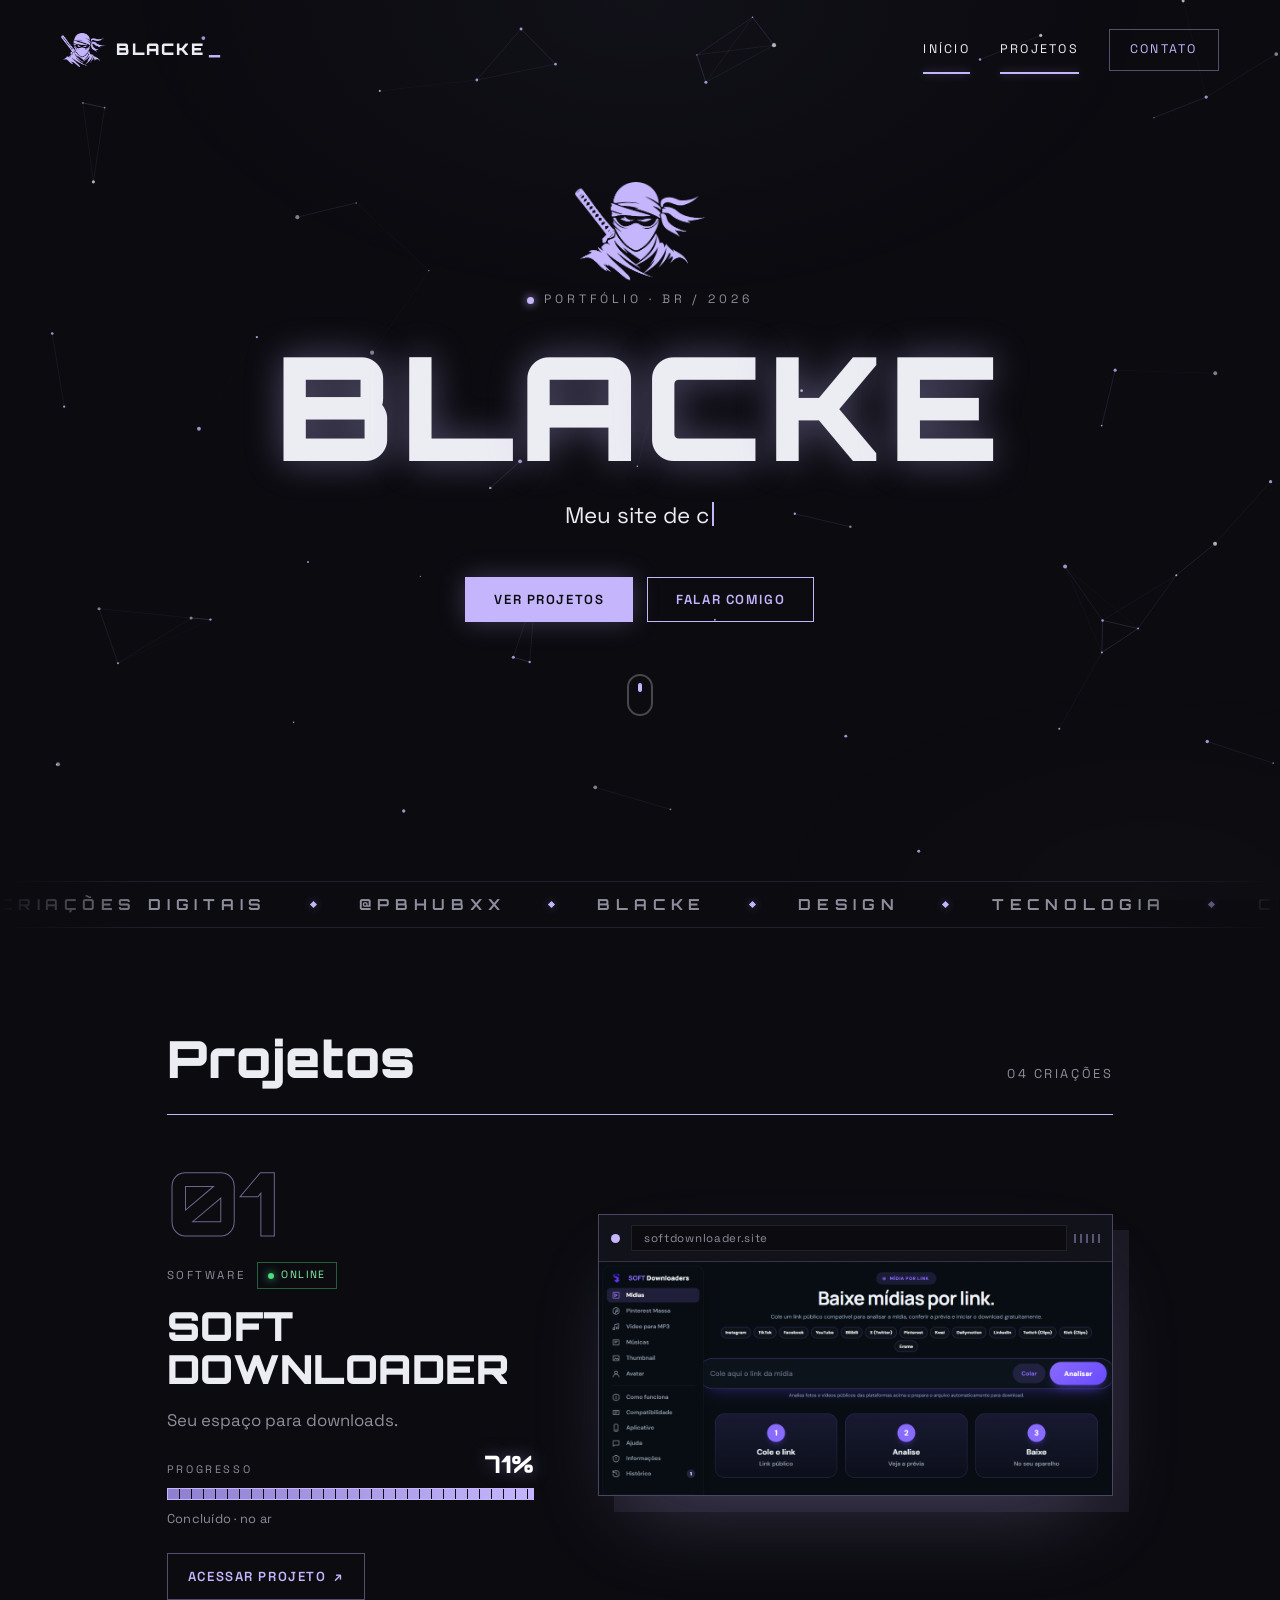
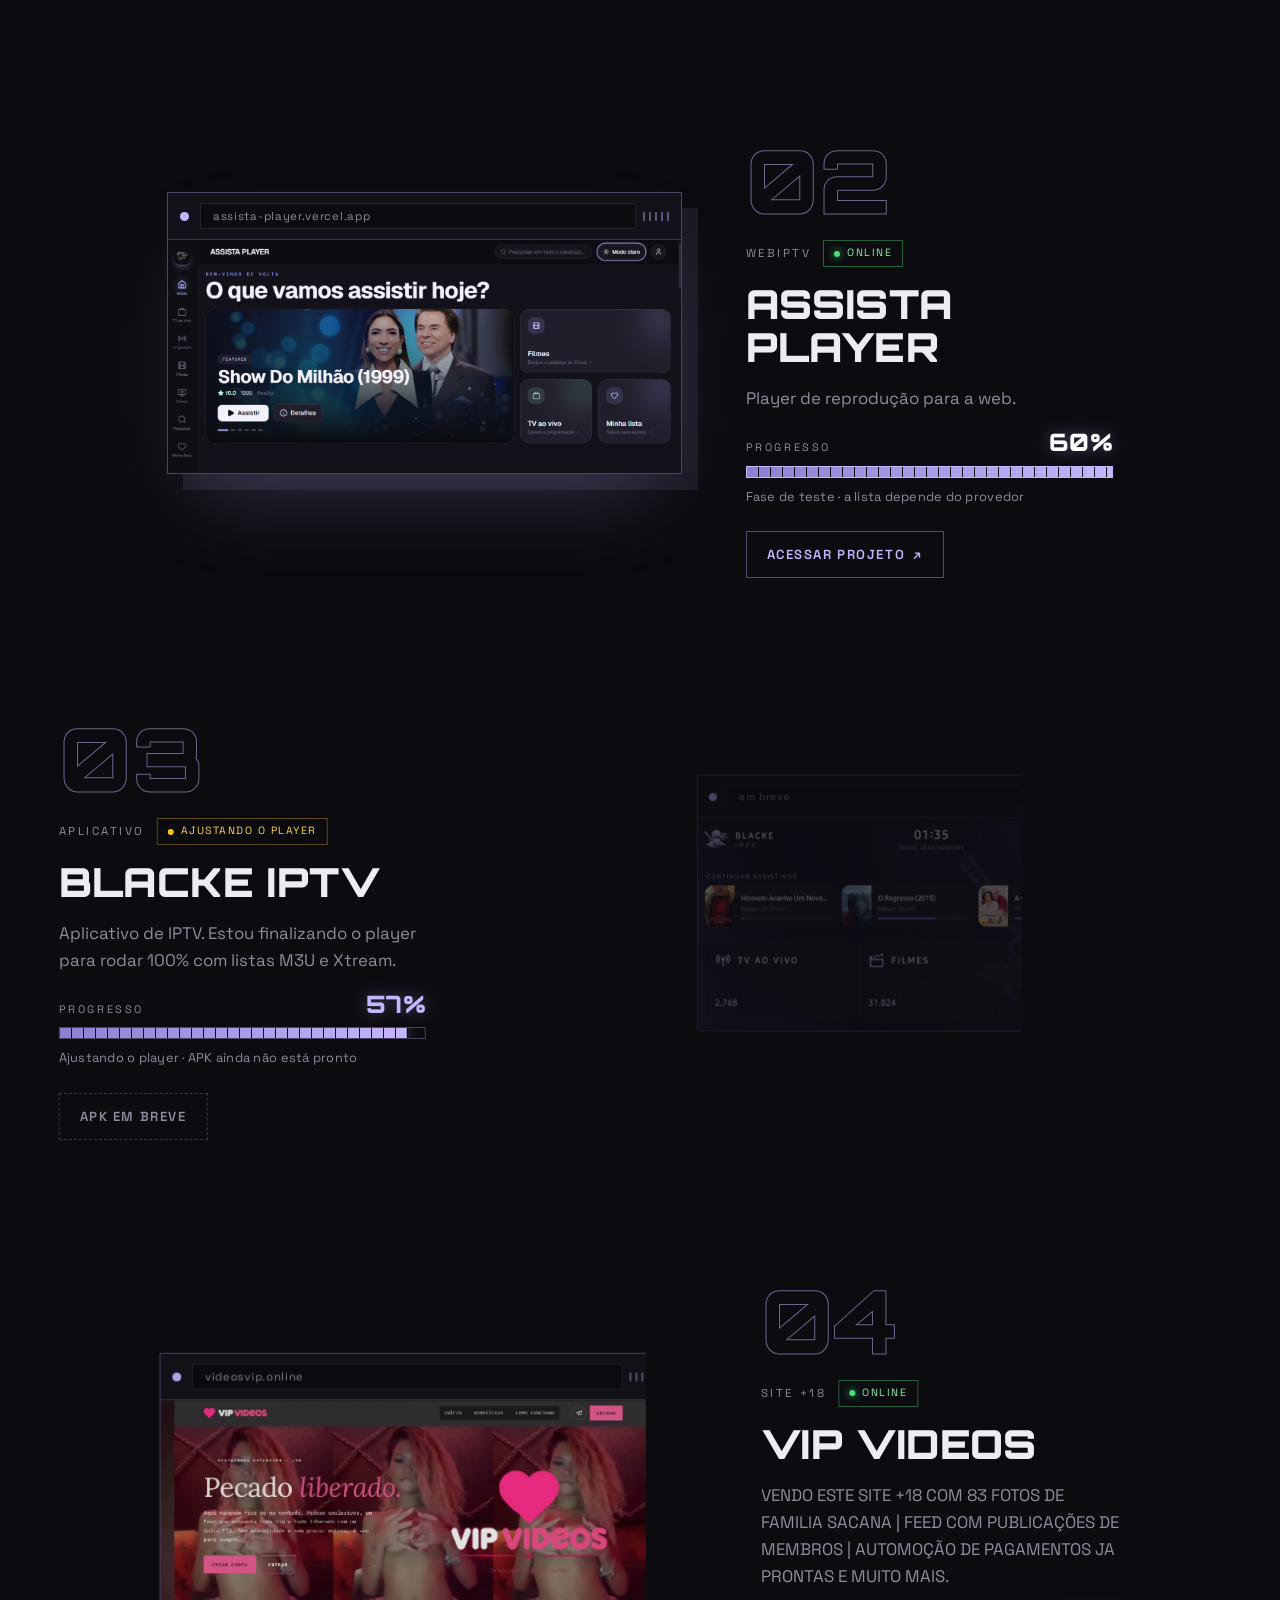
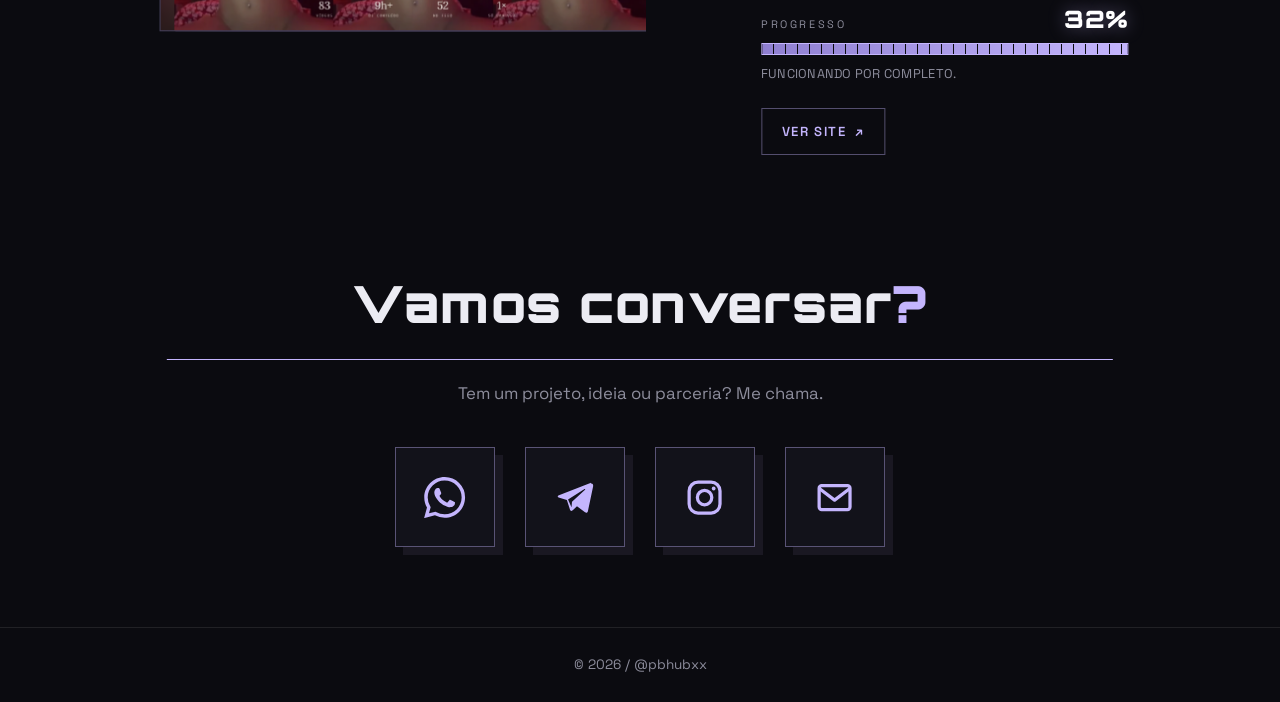
==== commit ddb0cb4b: "Painel: atualiza o conteúdo do site" ====
--- a/index.html
+++ b/index.html
@@ -111,7 +111,7 @@
         </div>
         <div class="win">
           <div class="win-bar"><i></i><span class="url">em breve</span><span class="wb-tick" aria-hidden="true"></span></div>
-          <div class="win-body soon"><img class="mark" src="assets/logo.png" alt=""><span class="ph">APK EM PREPARAÇÃO</span><span class="bar"></span></div>
+          <div class="win-body contain"><img class="bk" src="assets/uploads/whatsapp-image-2026-11-28-at-01-36-025312.webp" alt="" aria-hidden="true" loading="lazy"><img src="assets/uploads/whatsapp-image-2026-11-28-at-01-36-025312.webp" alt="Tela inicial do BLACKE  IPTV" loading="lazy"></div>
         </div>
       </article>
 
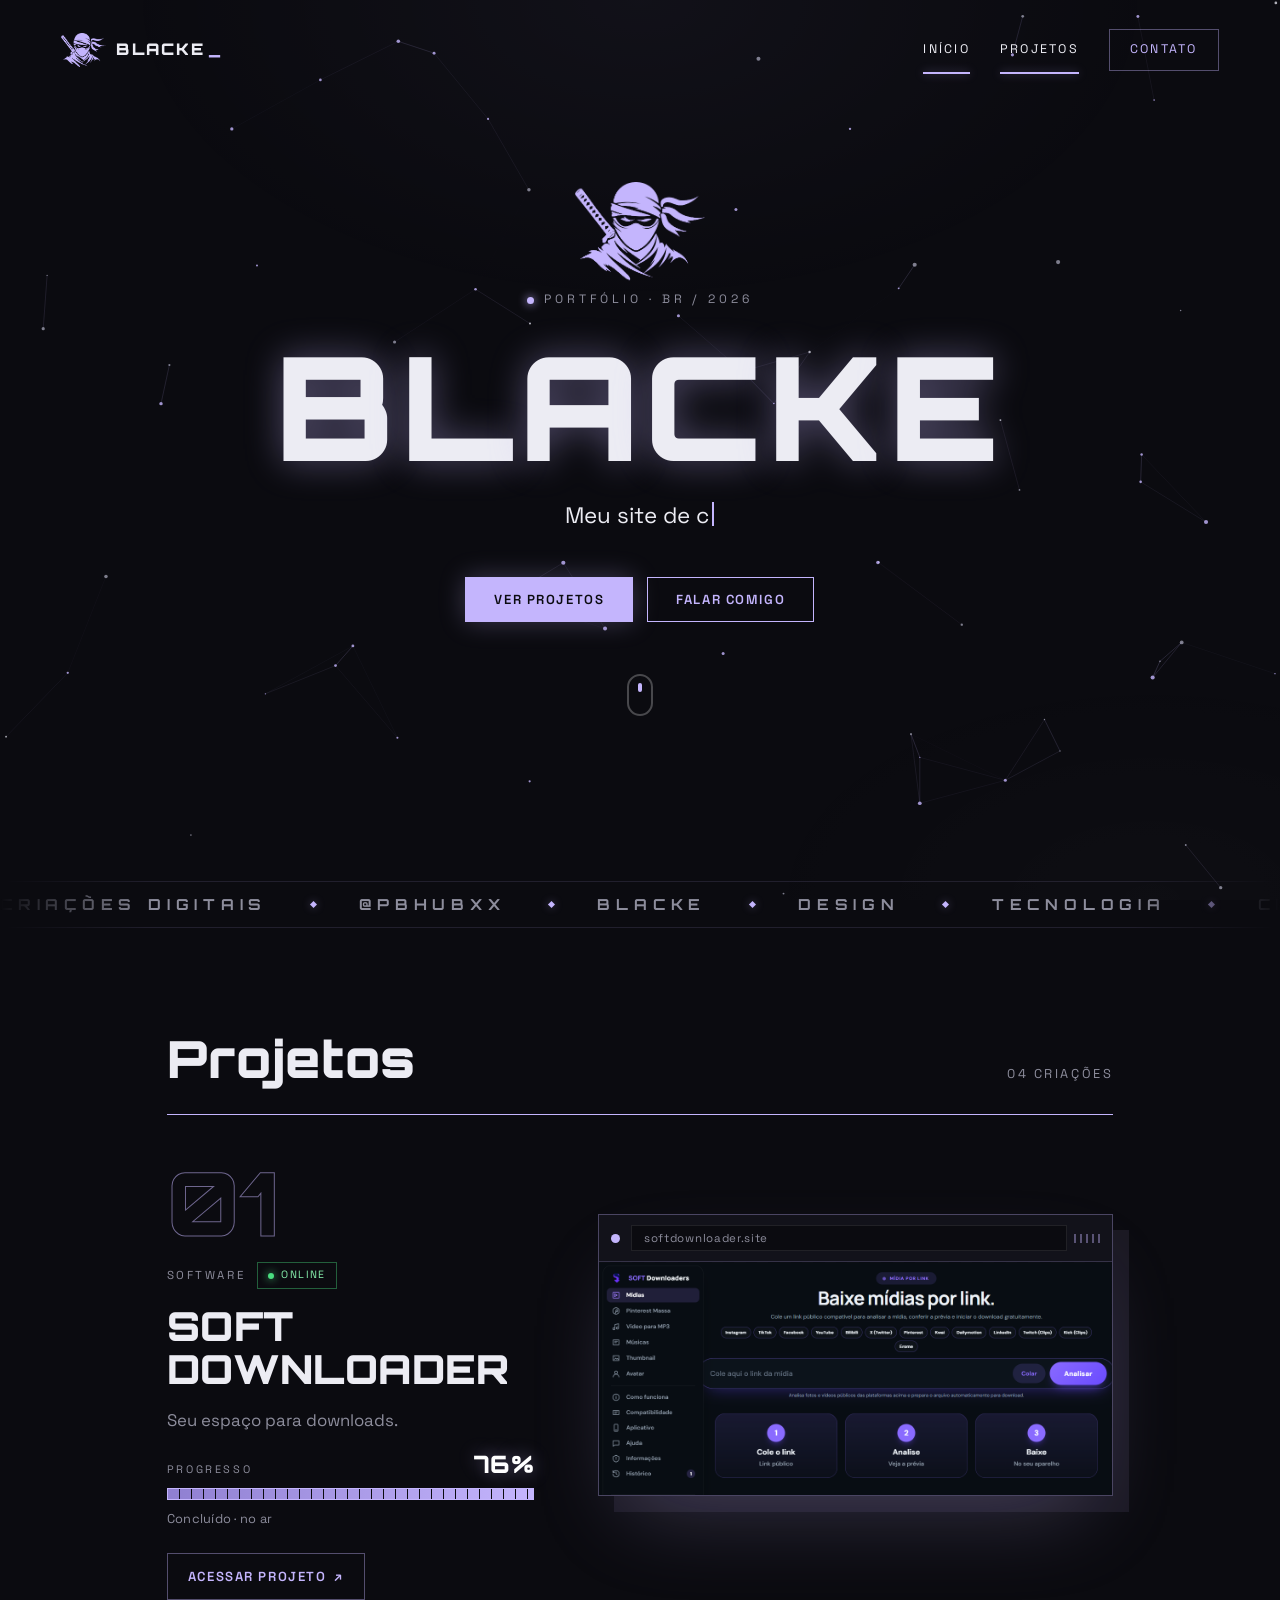
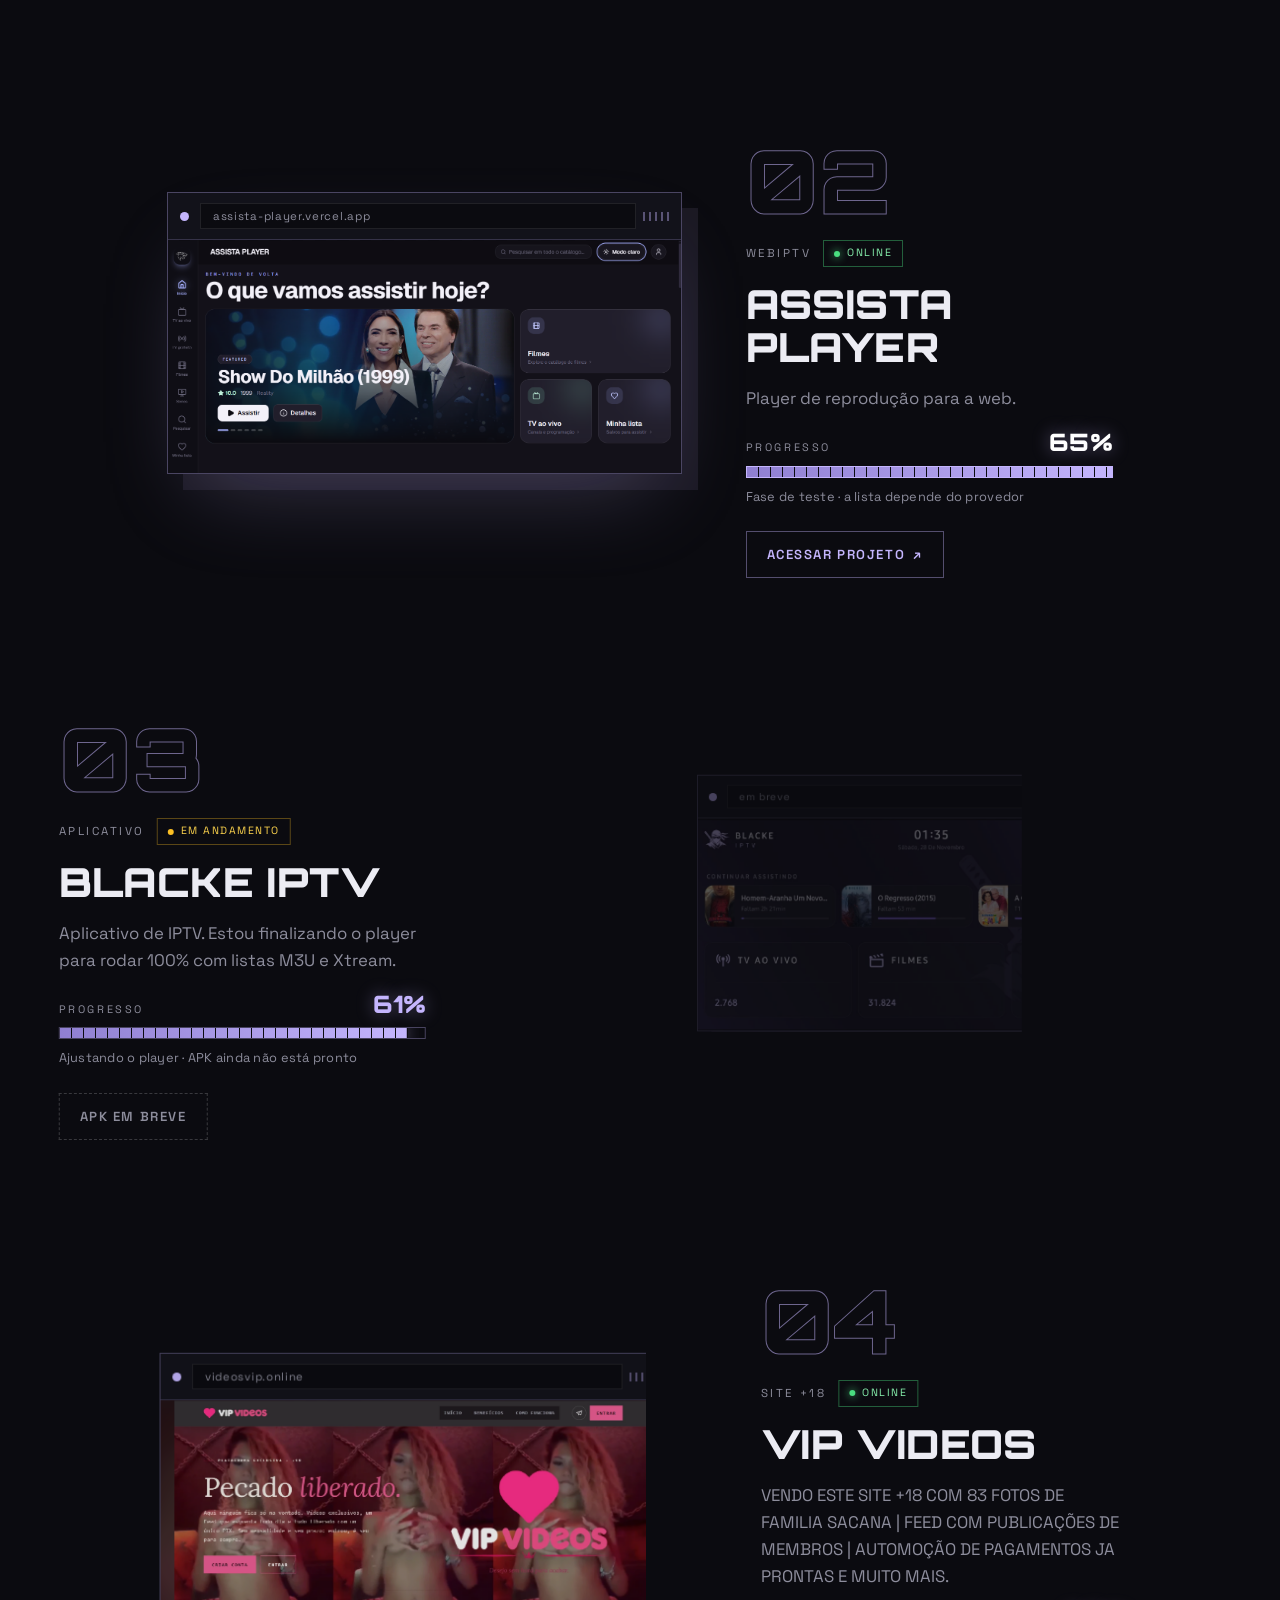
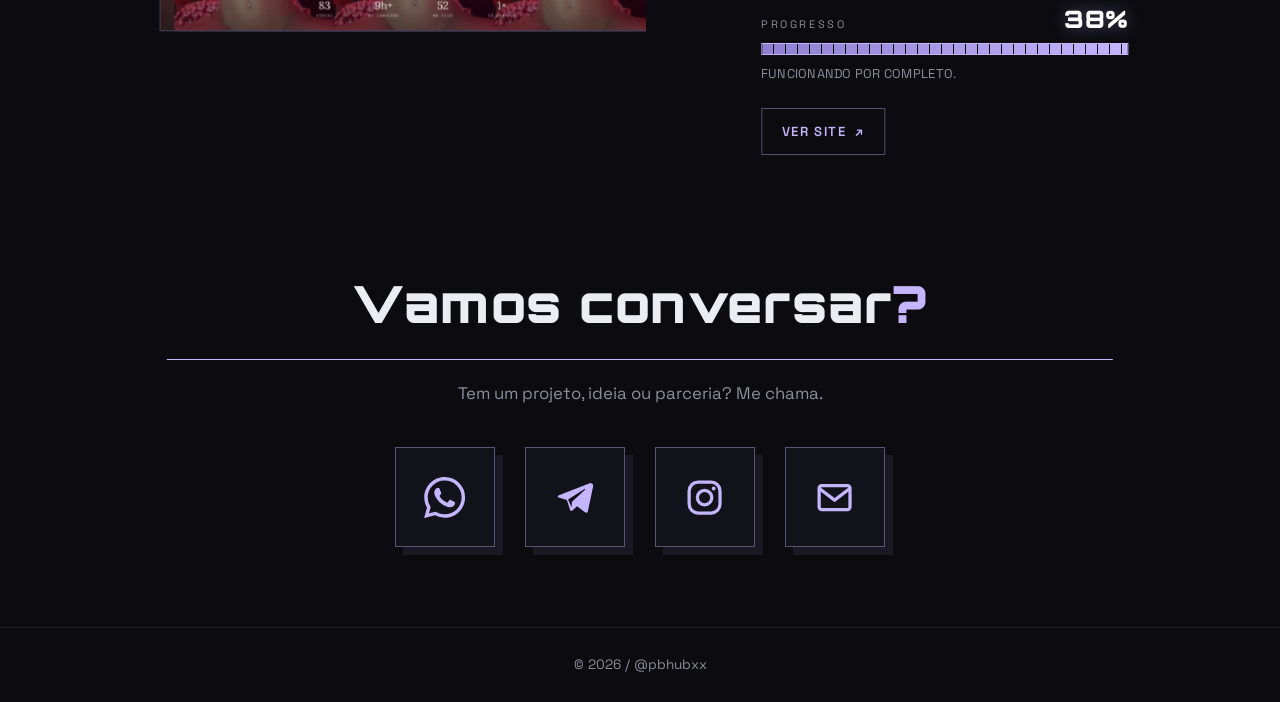
==== commit 954efc01: "Painel: atualiza o conteúdo do site" ====
--- a/index.html
+++ b/index.html
@@ -103,7 +103,7 @@
       <article class="proj reveal">
         <div class="proj-info">
           <span class="bignum" aria-hidden="true">03</span>
-          <div class="proj-meta"><span class="cat">APLICATIVO</span><span class="chip wip"><i></i>Ajustando o player</span></div>
+          <div class="proj-meta"><span class="cat">APLICATIVO</span><span class="chip wip"><i></i>Em andamento</span></div>
           <h3>BLACKE  IPTV</h3>
           <p>Aplicativo de IPTV. Estou finalizando o player para rodar 100% com listas M3U e Xtream.</p>
           <div class="prog" style="--v:95"><div class="prog-top"><span>PROGRESSO</span><b><em data-count="95">0</em>%</b></div><div class="prog-bar"><i></i></div><small>Ajustando o player · APK ainda não está pronto</small></div>
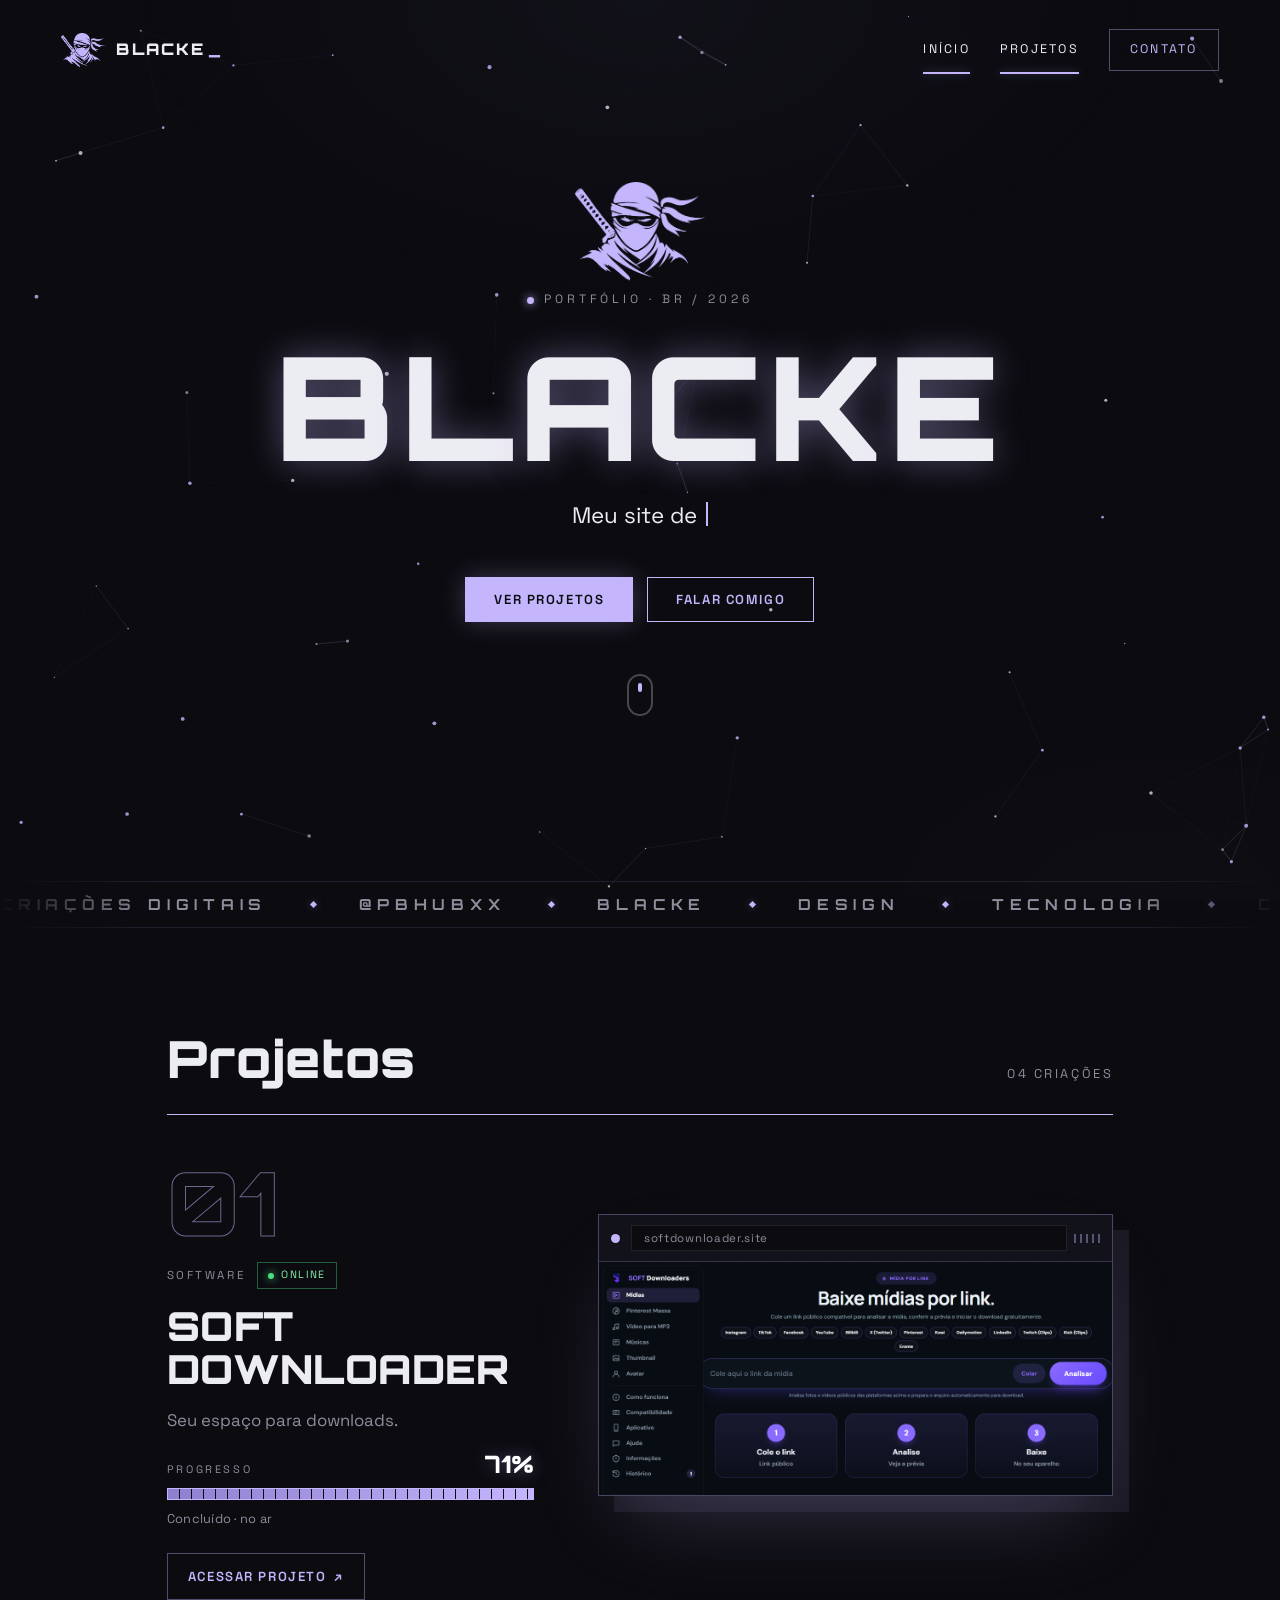
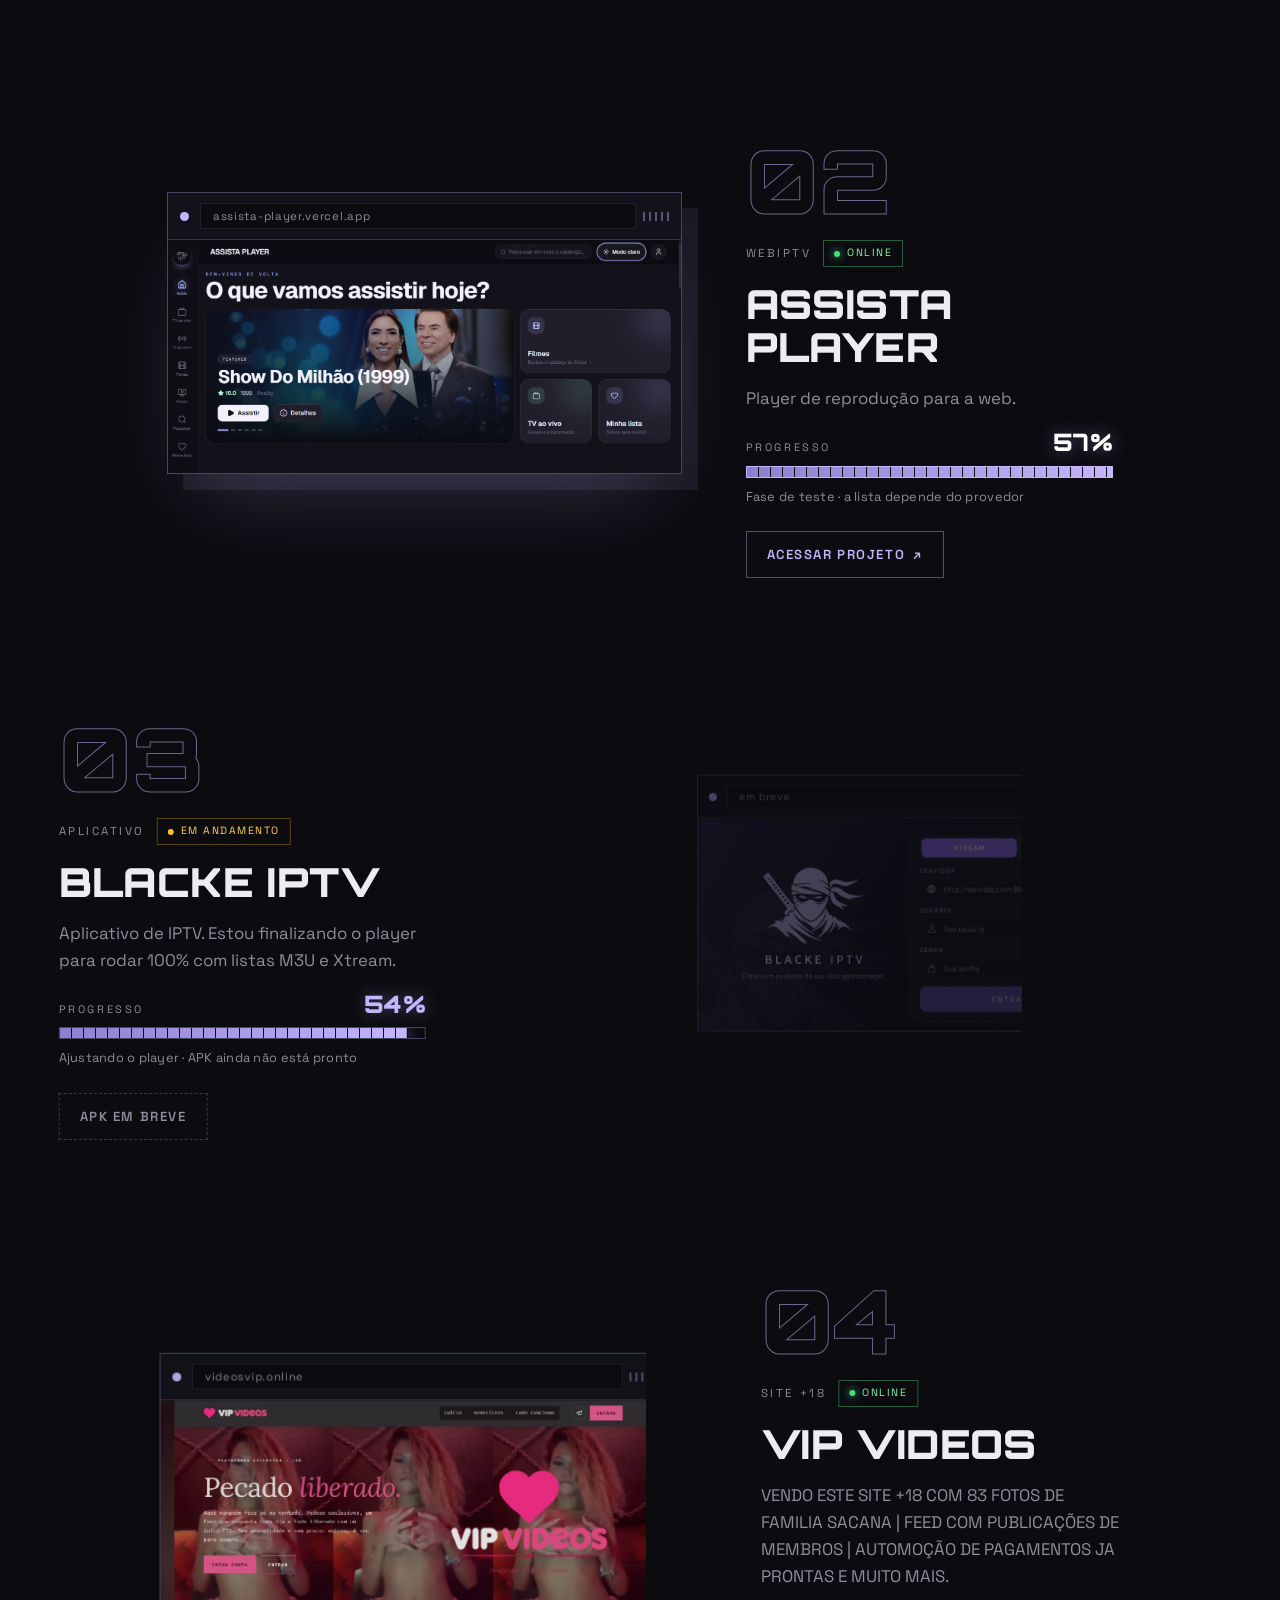
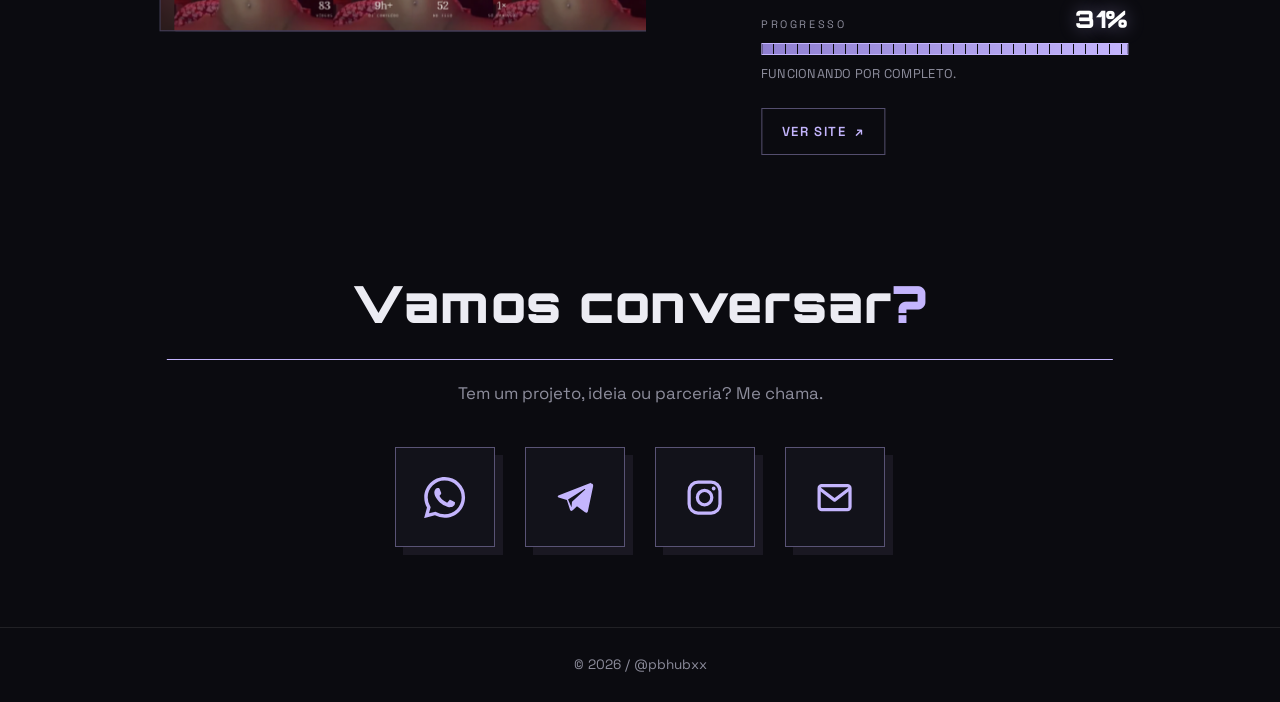
==== commit 65d16e85: "Painel: atualiza o conteúdo do site" ====
--- a/index.html
+++ b/index.html
@@ -111,7 +111,7 @@
         </div>
         <div class="win">
           <div class="win-bar"><i></i><span class="url">em breve</span><span class="wb-tick" aria-hidden="true"></span></div>
-          <div class="win-body contain"><img class="bk" src="assets/uploads/whatsapp-image-2026-11-28-at-01-36-025312.webp" alt="" aria-hidden="true" loading="lazy"><img src="assets/uploads/whatsapp-image-2026-11-28-at-01-36-025312.webp" alt="Tela inicial do BLACKE  IPTV" loading="lazy"></div>
+          <div class="win-body"><img src="assets/uploads/5e03cbf9-ffda-43f5-ae37-6491b229fb0f-4c50f7.webp" alt="Tela inicial do BLACKE  IPTV" loading="lazy"></div>
         </div>
       </article>
 
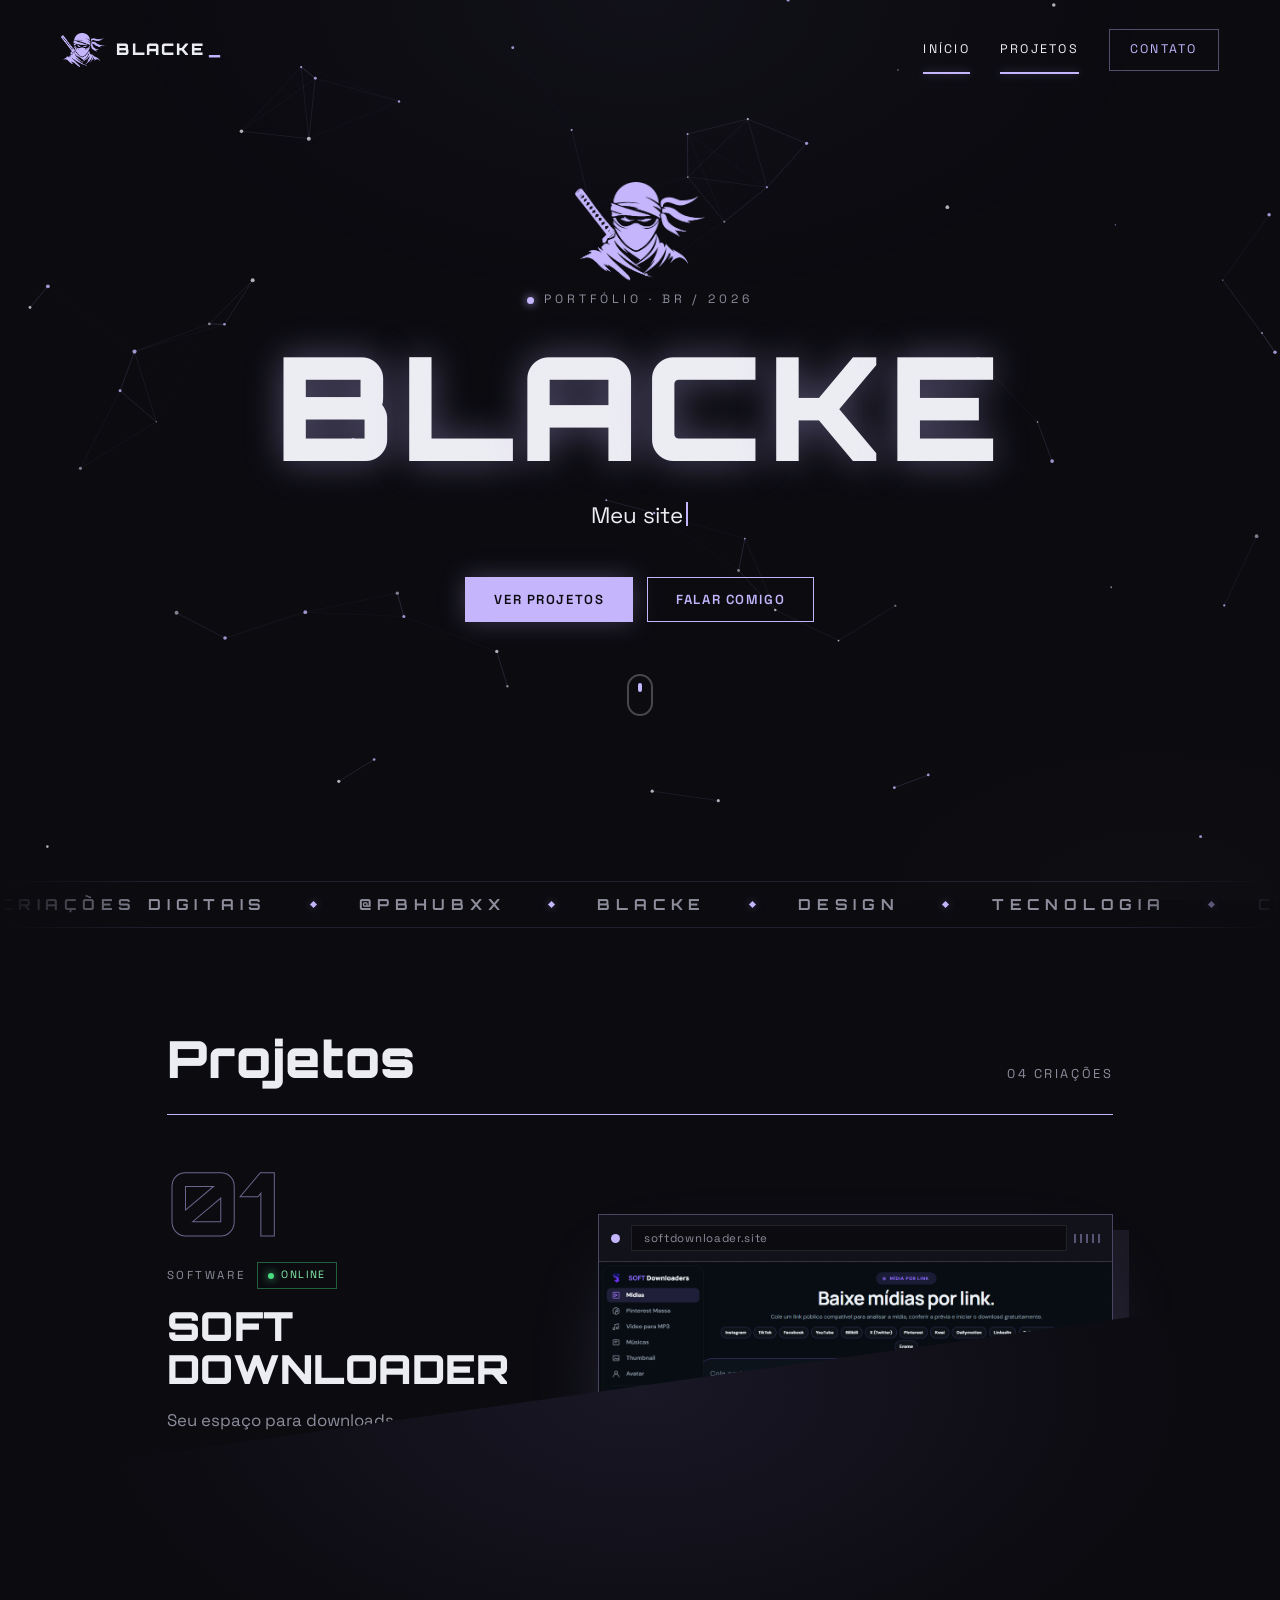
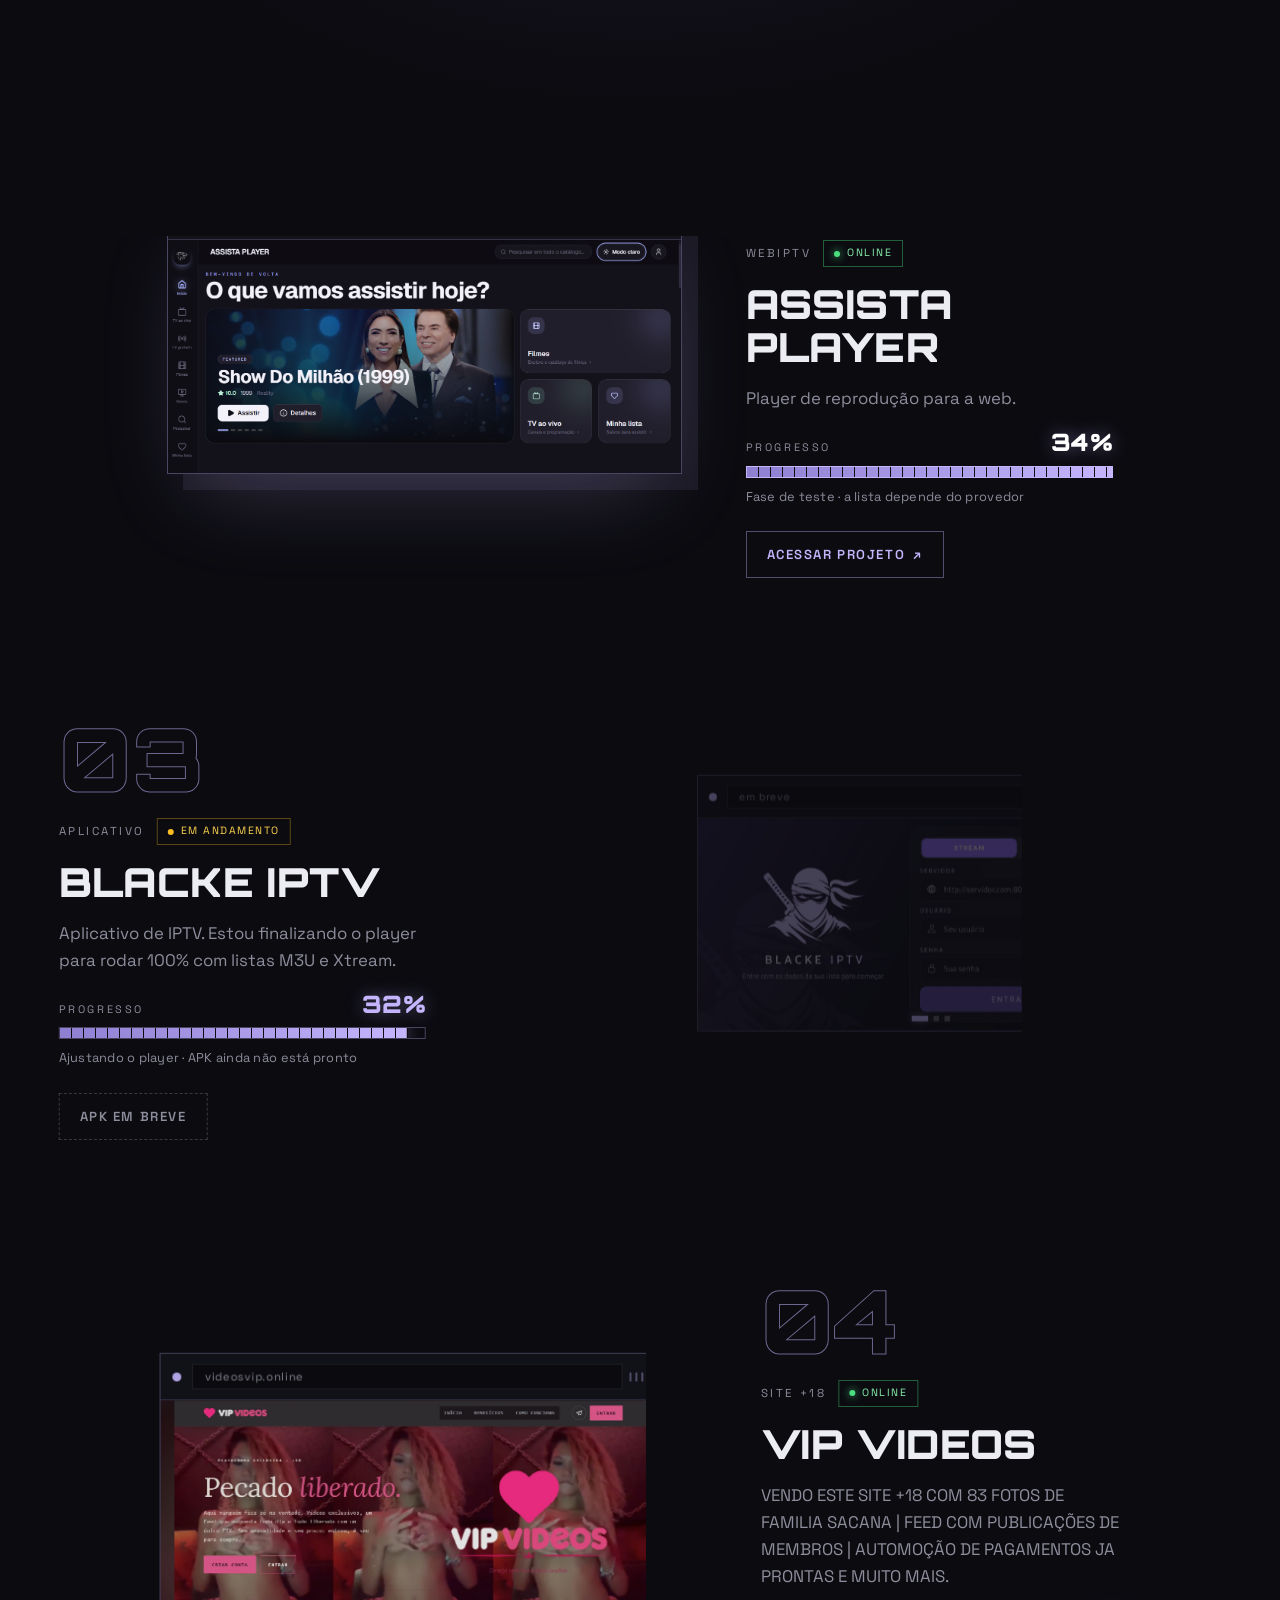
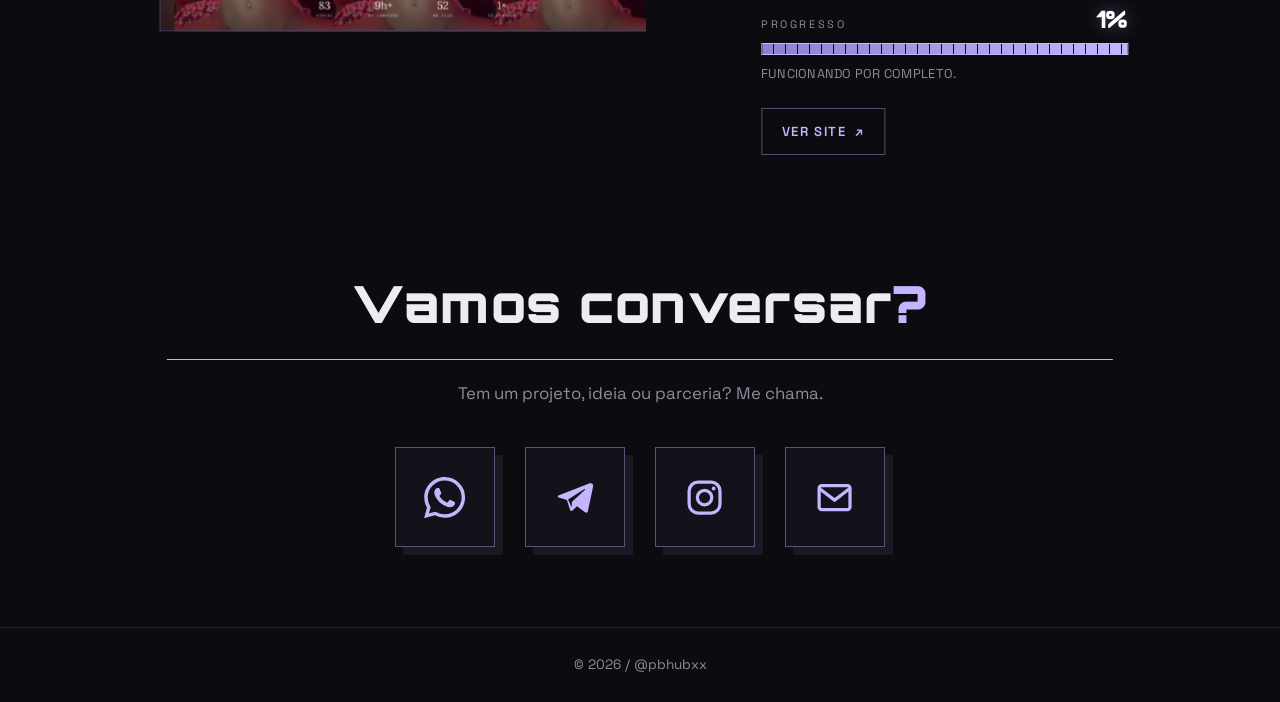
==== commit 04022fcd: "Painel: atualiza o conteúdo do site" ====
--- a/index.html
+++ b/index.html
@@ -111,7 +111,7 @@
         </div>
         <div class="win">
           <div class="win-bar"><i></i><span class="url">em breve</span><span class="wb-tick" aria-hidden="true"></span></div>
-          <div class="win-body"><img src="assets/uploads/5e03cbf9-ffda-43f5-ae37-6491b229fb0f-4c50f7.webp" alt="Tela inicial do BLACKE  IPTV" loading="lazy"></div>
+          <div class="win-body gal" data-gal="[&quot;assets/uploads/5e03cbf9-ffda-43f5-ae37-6491b229fb0f-4c50f7.webp&quot;,&quot;assets/uploads/7542d341-cb1d-400f-8218-19b346dd9f24-710ac7.webp&quot;,&quot;assets/uploads/90f8e849-3640-4424-8a97-9add751e4f5d-d2caec.webp&quot;]" data-alt="Foto do BLACKE  IPTV"><img src="assets/uploads/5e03cbf9-ffda-43f5-ae37-6491b229fb0f-4c50f7.webp" alt="Tela inicial do BLACKE  IPTV" loading="lazy"><button type="button" class="g-nav g-prev" aria-label="Foto anterior"><svg viewBox="0 0 24 24" aria-hidden="true"><path d="m15 5-7 7 7 7"/></svg></button><button type="button" class="g-nav g-next" aria-label="Próxima foto"><svg viewBox="0 0 24 24" aria-hidden="true"><path d="m9 5 7 7-7 7"/></svg></button><div class="g-dots" aria-hidden="true"><i class="on"></i><i></i><i></i></div><span class="g-count" aria-hidden="true">1/3</span></div>
         </div>
       </article>
 
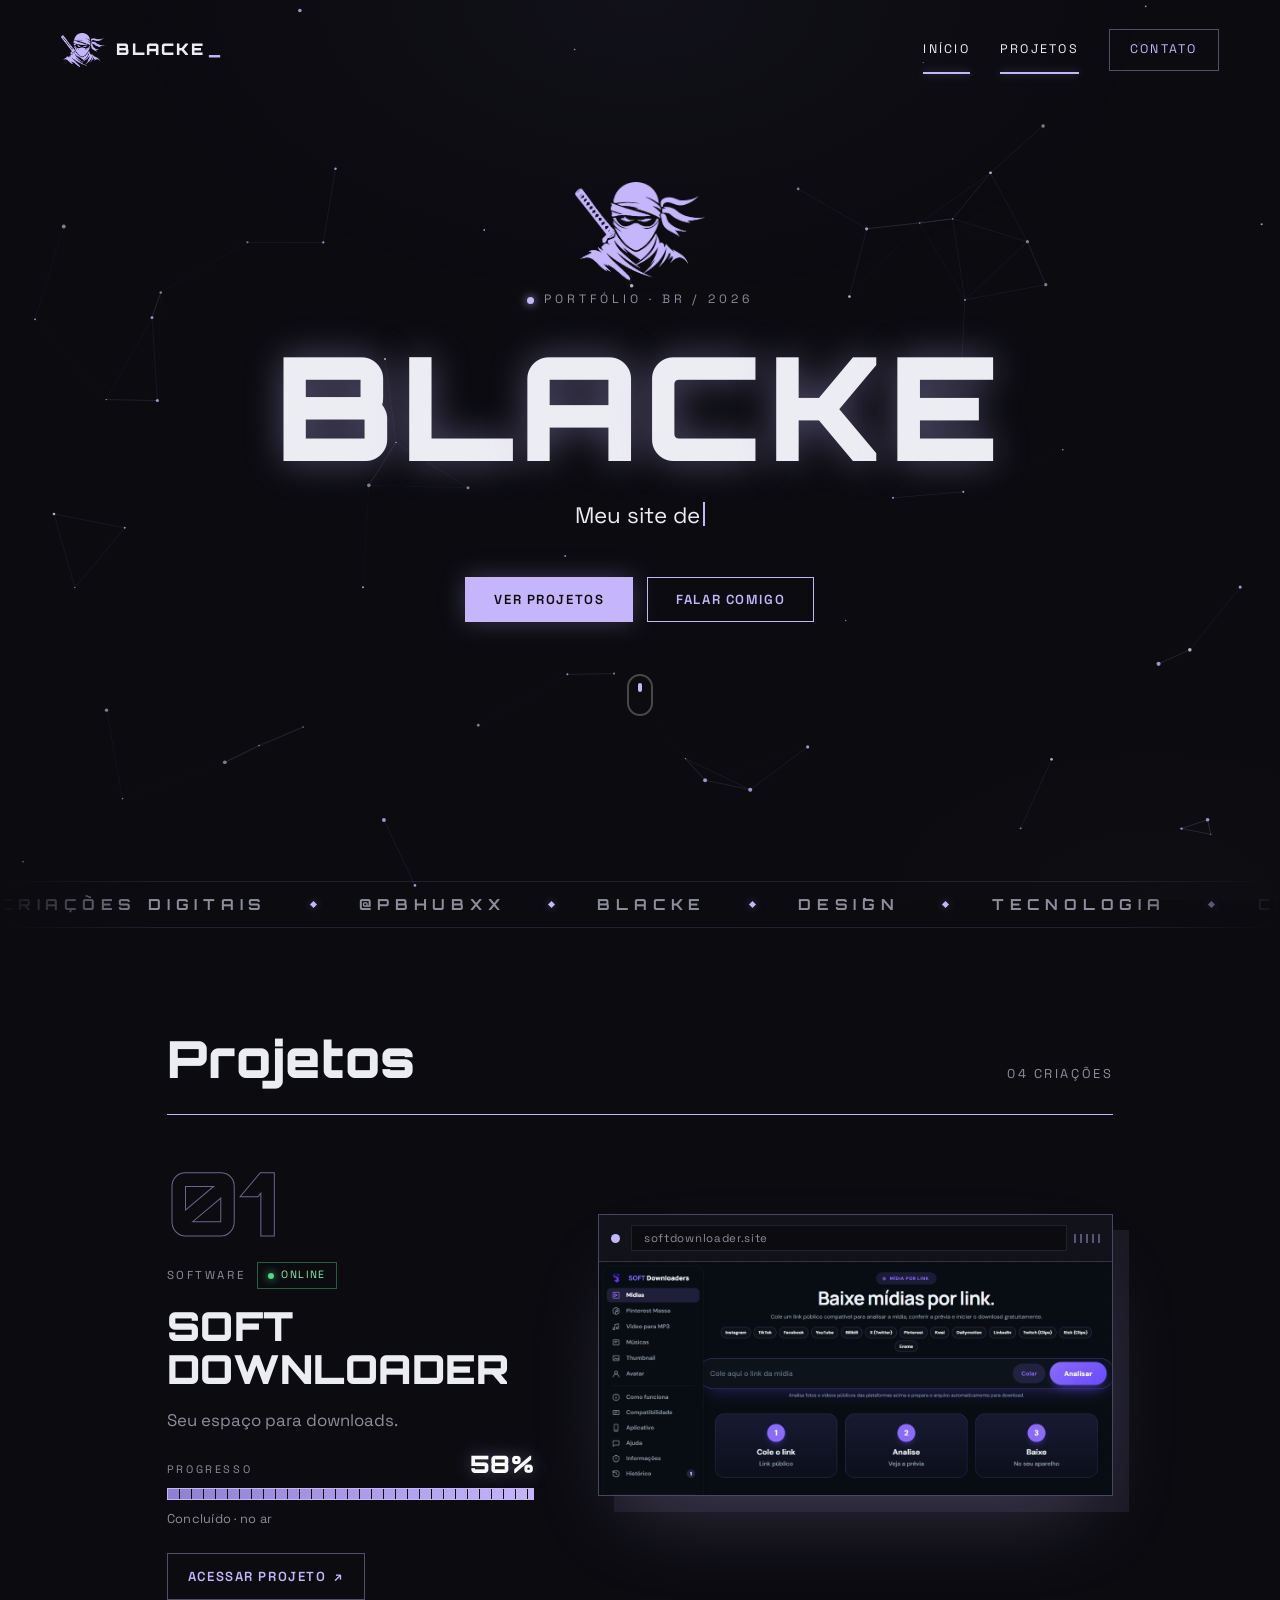
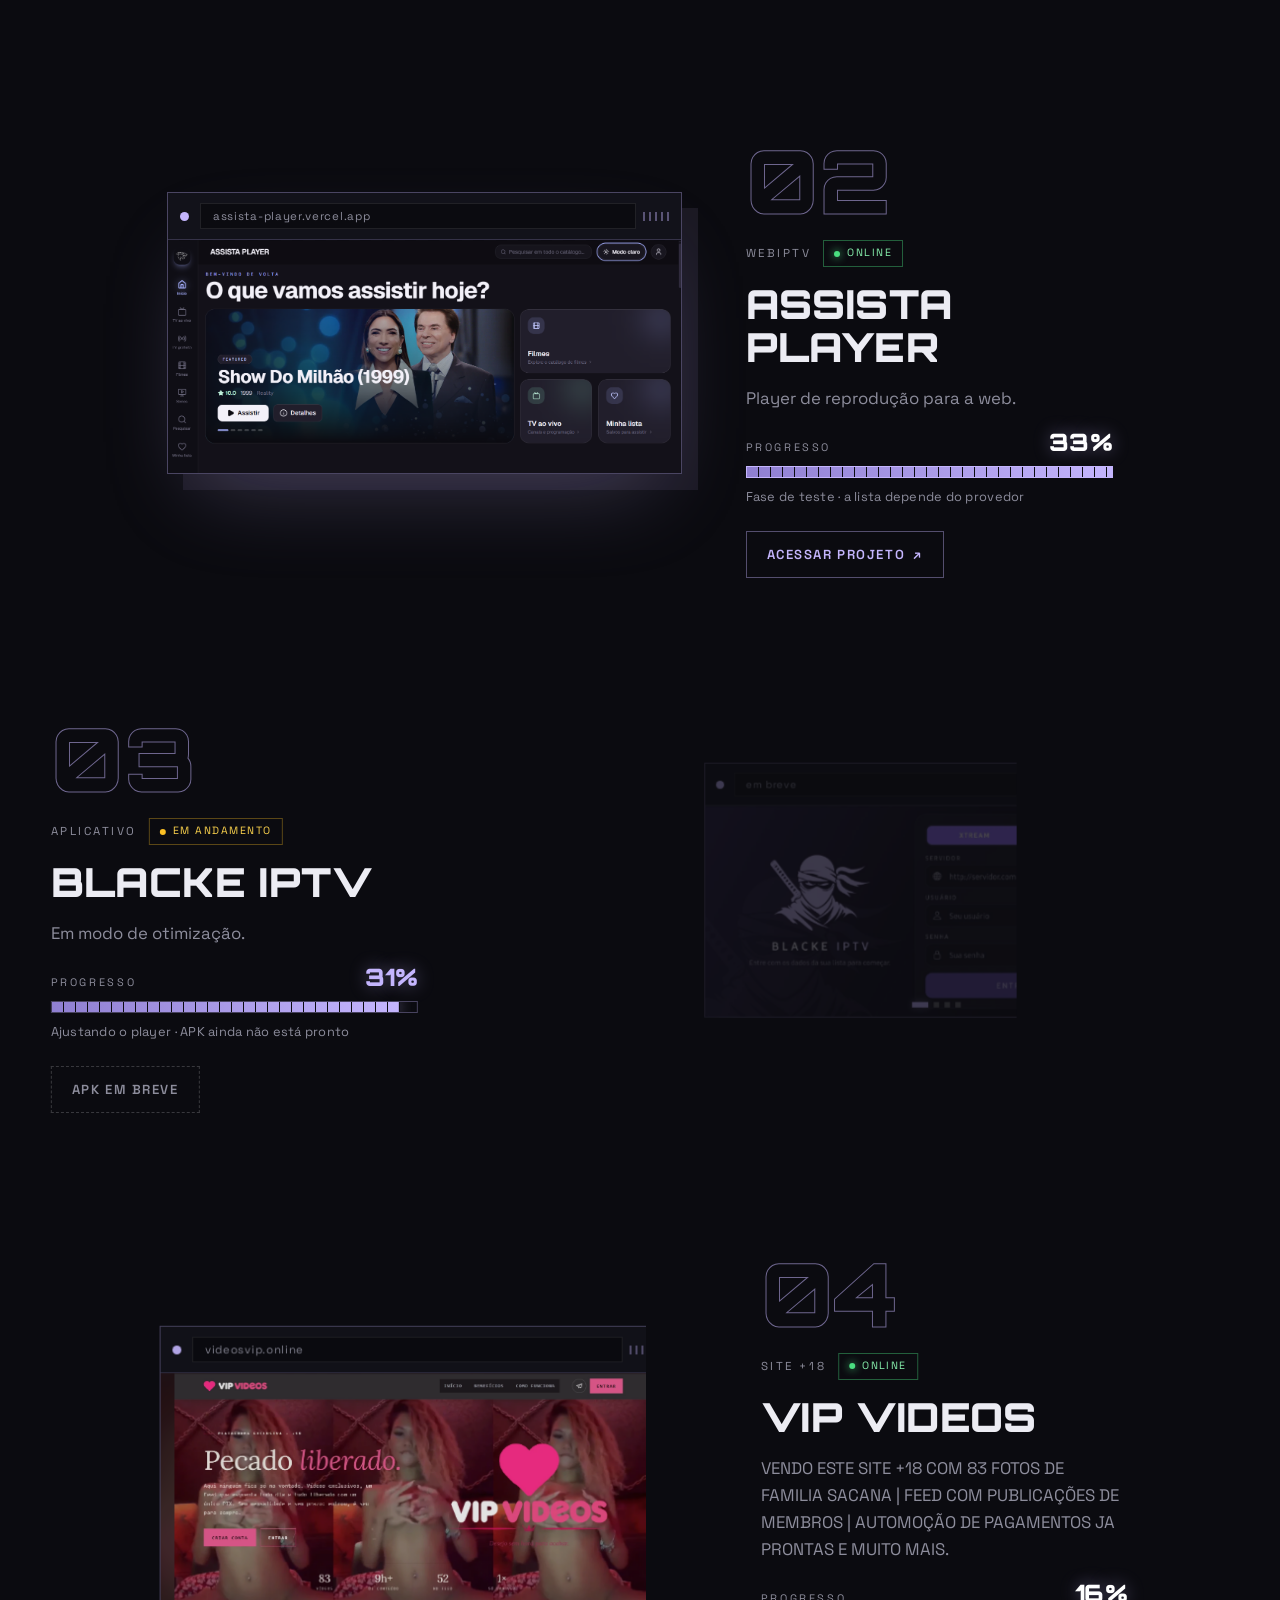
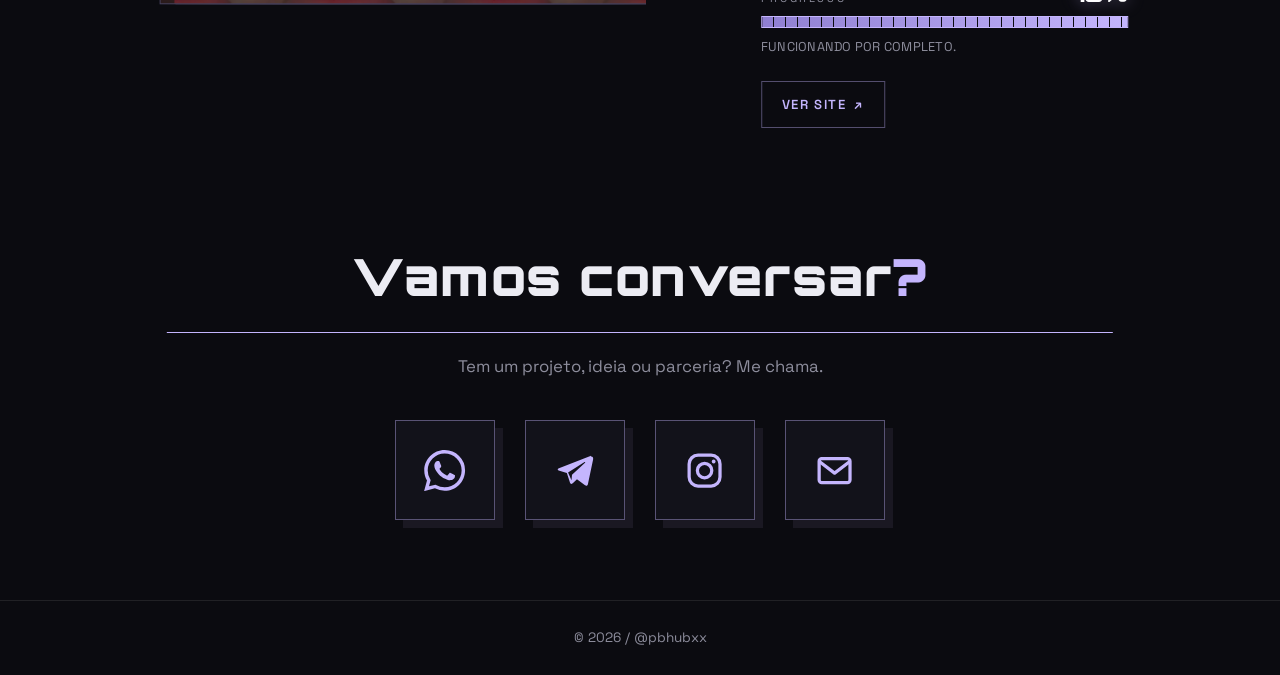
==== commit c58f0bbc: "Painel: atualiza o conteúdo do site" ====
--- a/index.html
+++ b/index.html
@@ -105,13 +105,13 @@
           <span class="bignum" aria-hidden="true">03</span>
           <div class="proj-meta"><span class="cat">APLICATIVO</span><span class="chip wip"><i></i>Em andamento</span></div>
           <h3>BLACKE  IPTV</h3>
-          <p>Aplicativo de IPTV. Estou finalizando o player para rodar 100% com listas M3U e Xtream.</p>
+          <p>Em modo de otimização.</p>
           <div class="prog" style="--v:95"><div class="prog-top"><span>PROGRESSO</span><b><em data-count="95">0</em>%</b></div><div class="prog-bar"><i></i></div><small>Ajustando o player · APK ainda não está pronto</small></div>
           <span class="link off">APK em breve</span>
         </div>
         <div class="win">
           <div class="win-bar"><i></i><span class="url">em breve</span><span class="wb-tick" aria-hidden="true"></span></div>
-          <div class="win-body gal" data-gal="[&quot;assets/uploads/5e03cbf9-ffda-43f5-ae37-6491b229fb0f-4c50f7.webp&quot;,&quot;assets/uploads/7542d341-cb1d-400f-8218-19b346dd9f24-710ac7.webp&quot;,&quot;assets/uploads/90f8e849-3640-4424-8a97-9add751e4f5d-d2caec.webp&quot;]" data-alt="Foto do BLACKE  IPTV"><img src="assets/uploads/5e03cbf9-ffda-43f5-ae37-6491b229fb0f-4c50f7.webp" alt="Tela inicial do BLACKE  IPTV" loading="lazy"><button type="button" class="g-nav g-prev" aria-label="Foto anterior"><svg viewBox="0 0 24 24" aria-hidden="true"><path d="m15 5-7 7 7 7"/></svg></button><button type="button" class="g-nav g-next" aria-label="Próxima foto"><svg viewBox="0 0 24 24" aria-hidden="true"><path d="m9 5 7 7-7 7"/></svg></button><div class="g-dots" aria-hidden="true"><i class="on"></i><i></i><i></i></div><span class="g-count" aria-hidden="true">1/3</span></div>
+          <div class="win-body gal" data-gal="[&quot;assets/uploads/5e03cbf9-ffda-43f5-ae37-6491b229fb0f-4c50f7.webp&quot;,&quot;assets/uploads/7542d341-cb1d-400f-8218-19b346dd9f24-710ac7.webp&quot;,&quot;assets/uploads/90f8e849-3640-4424-8a97-9add751e4f5d-d2caec.webp&quot;,&quot;assets/uploads/c1ad1187-70d1-4300-b6c6-71452b69c775-7d71a1.webp&quot;]" data-alt="Foto do BLACKE  IPTV"><img src="assets/uploads/5e03cbf9-ffda-43f5-ae37-6491b229fb0f-4c50f7.webp" alt="Tela inicial do BLACKE  IPTV" loading="lazy"><button type="button" class="g-nav g-prev" aria-label="Foto anterior"><svg viewBox="0 0 24 24" aria-hidden="true"><path d="m15 5-7 7 7 7"/></svg></button><button type="button" class="g-nav g-next" aria-label="Próxima foto"><svg viewBox="0 0 24 24" aria-hidden="true"><path d="m9 5 7 7-7 7"/></svg></button><div class="g-dots" aria-hidden="true"><i class="on"></i><i></i><i></i><i></i></div><span class="g-count" aria-hidden="true">1/4</span></div>
         </div>
       </article>
 
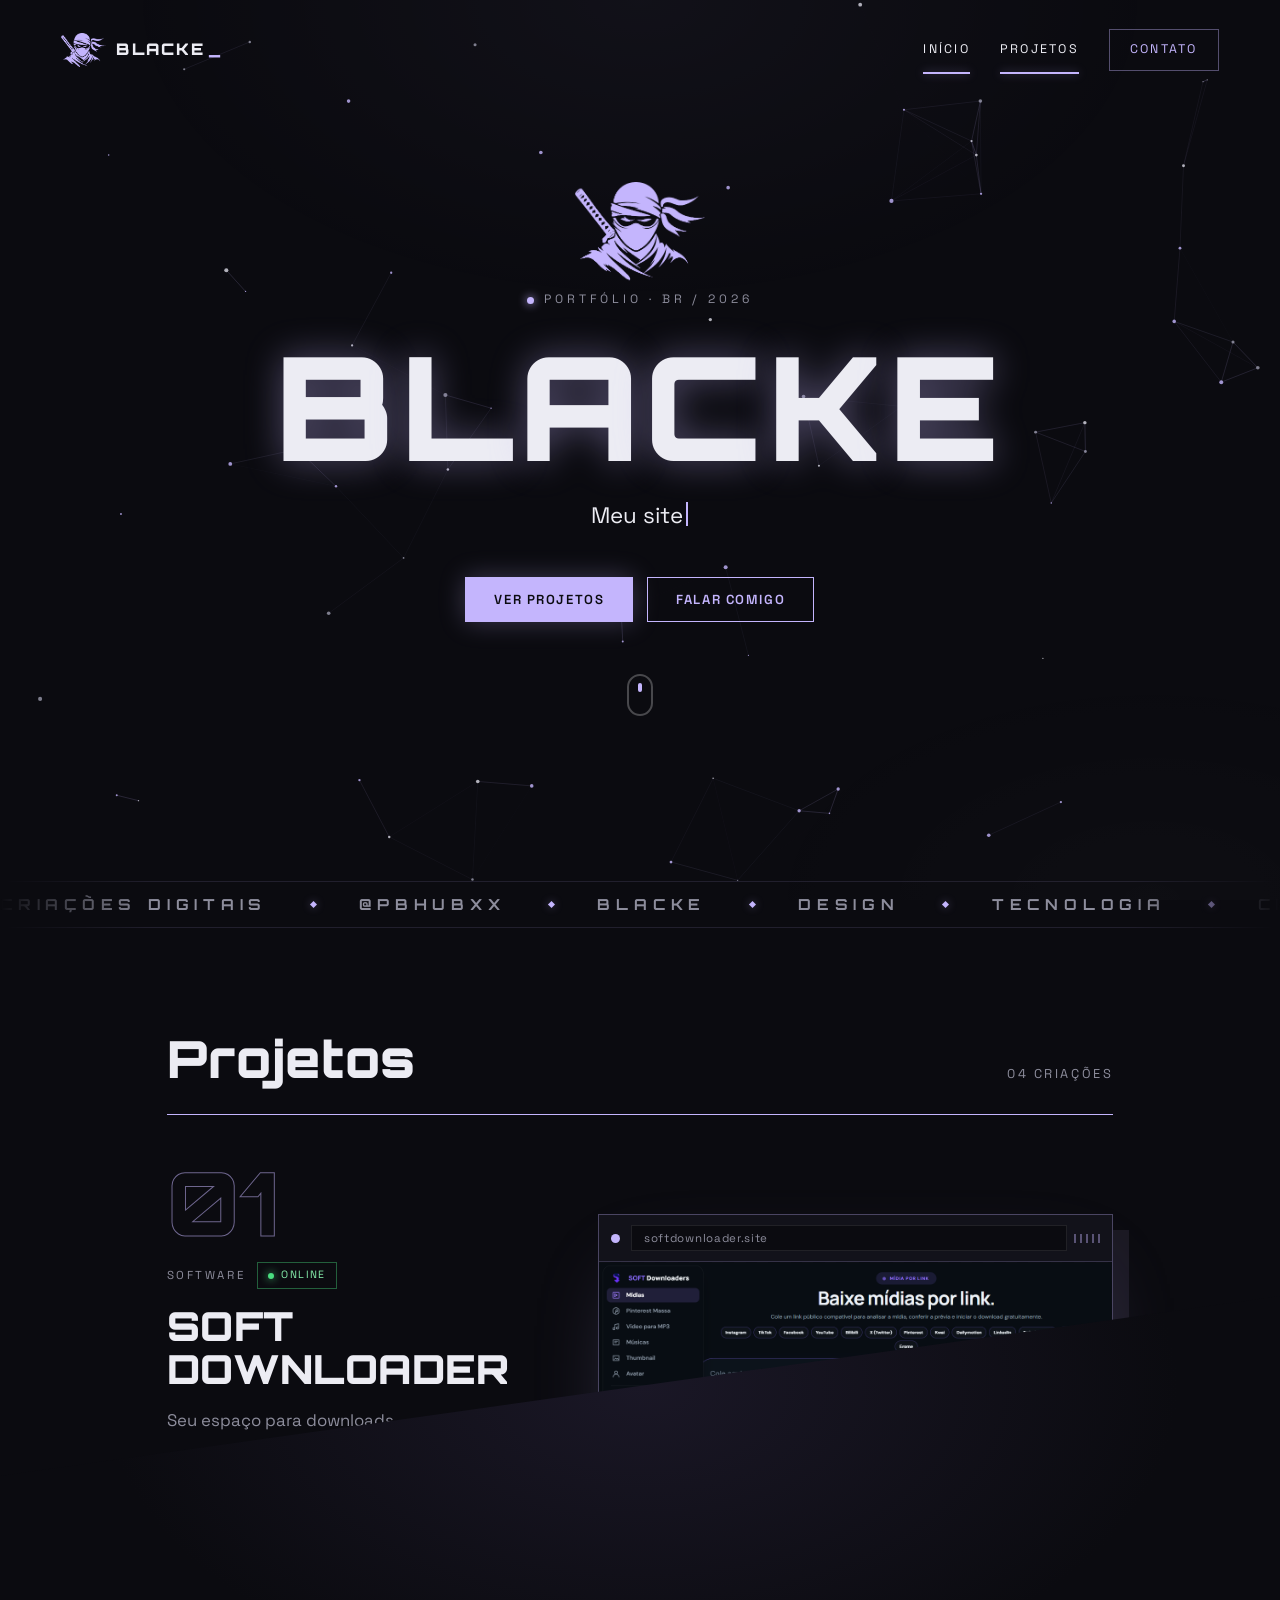
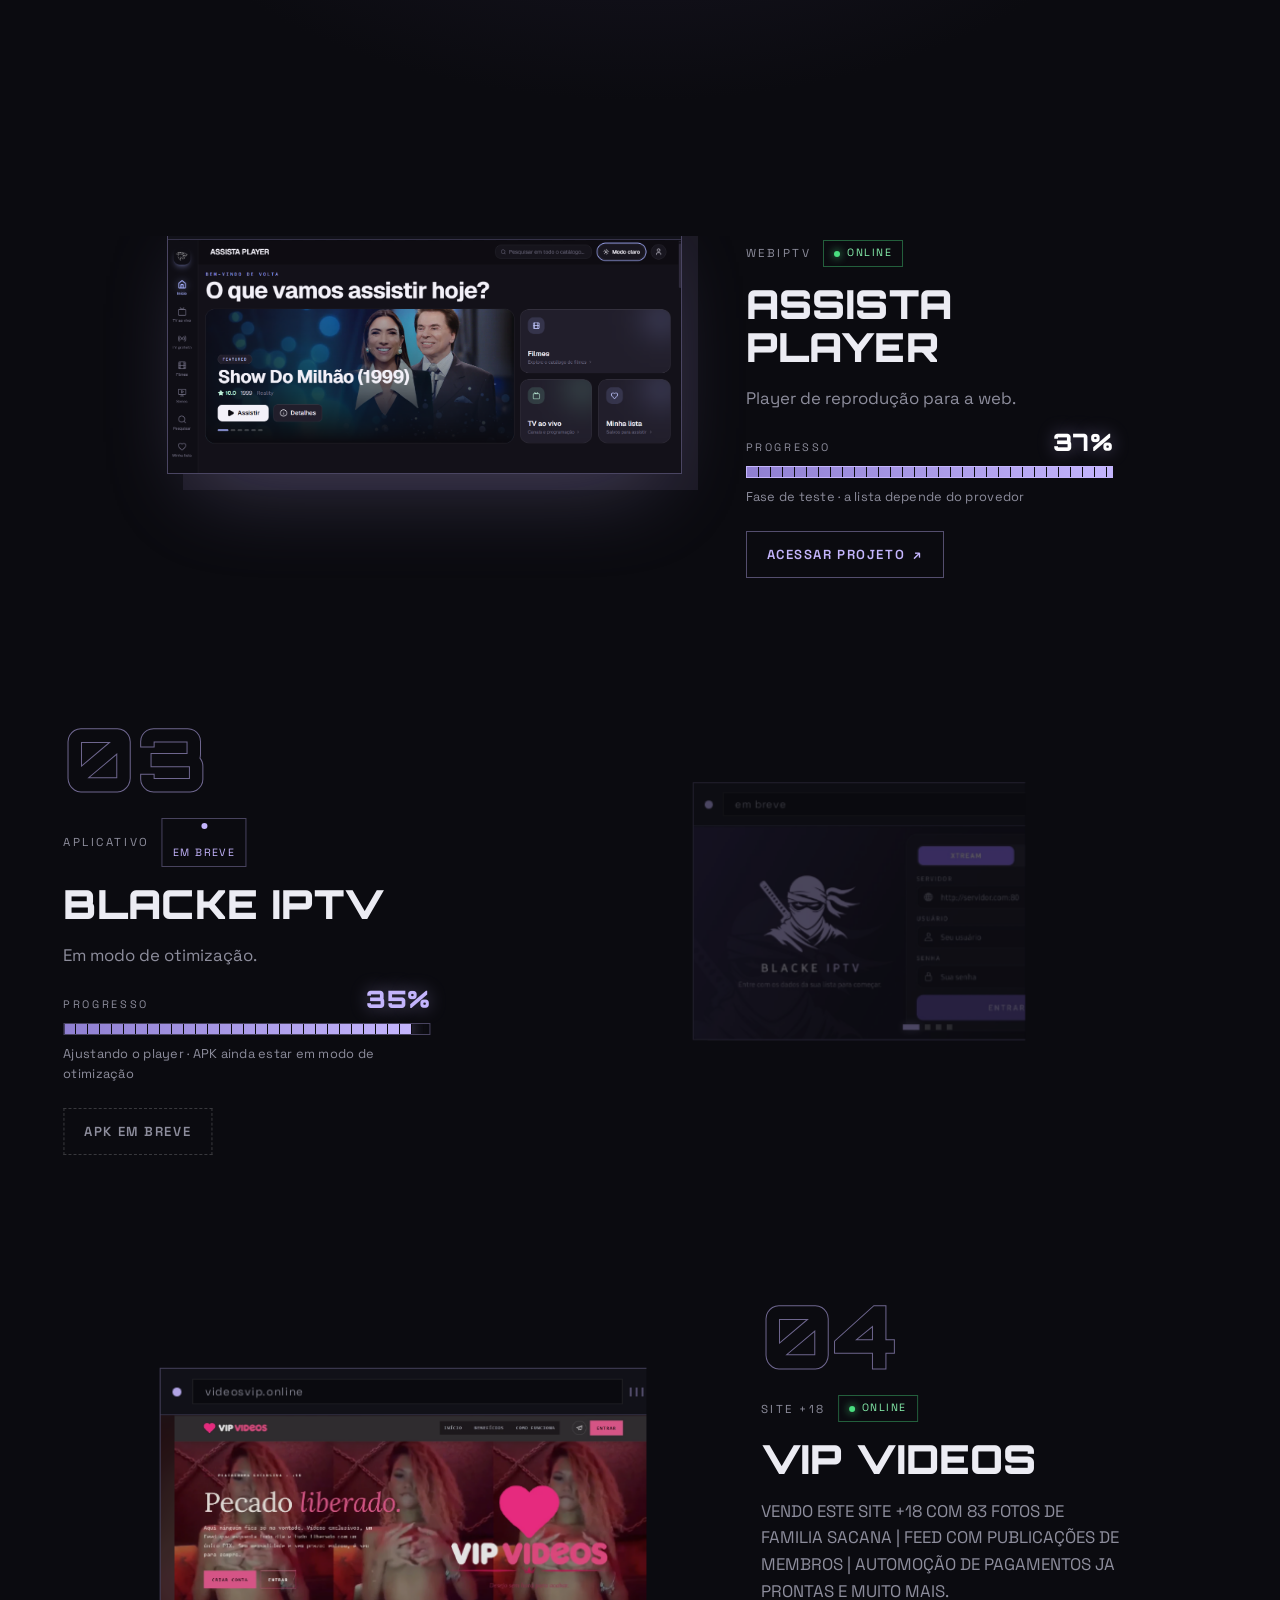
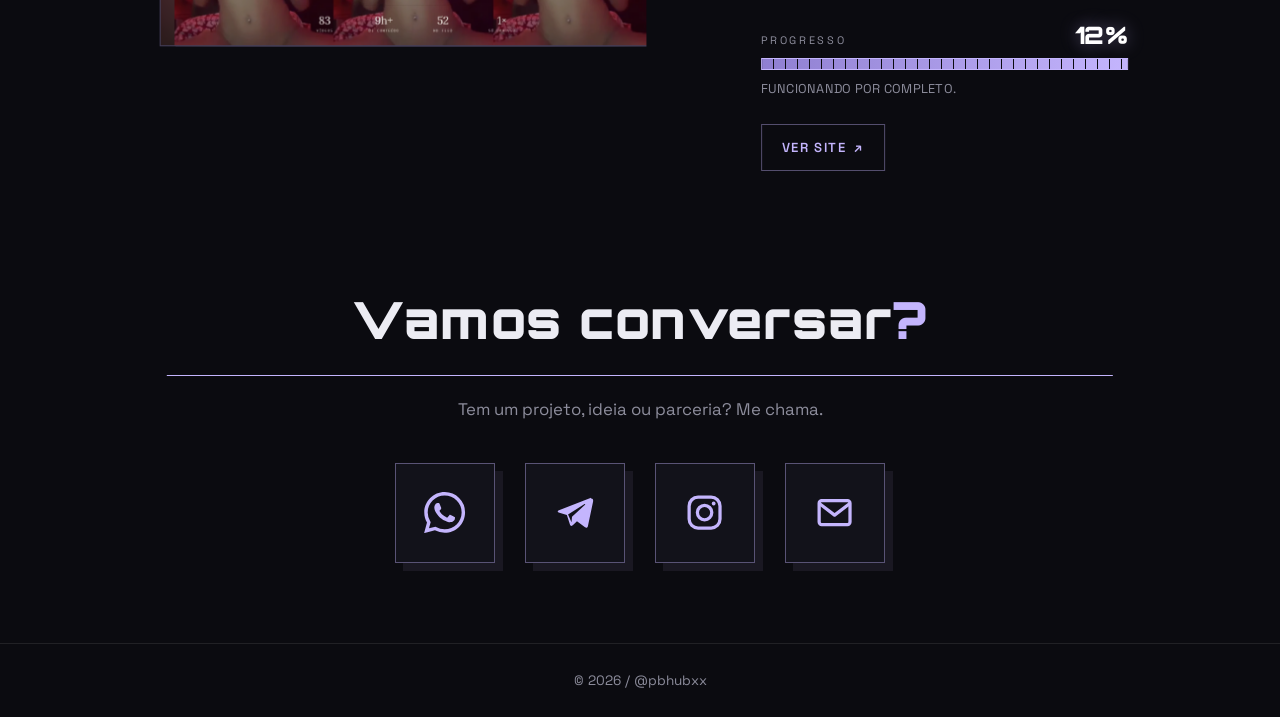
==== commit 7dcc26f2: "Painel: atualiza o conteúdo do site" ====
--- a/index.html
+++ b/index.html
@@ -103,10 +103,10 @@
       <article class="proj reveal">
         <div class="proj-info">
           <span class="bignum" aria-hidden="true">03</span>
-          <div class="proj-meta"><span class="cat">APLICATIVO</span><span class="chip wip"><i></i>Em andamento</span></div>
+          <div class="proj-meta"><span class="cat">APLICATIVO</span><span class="chip soon"><i></i>Em breve</span></div>
           <h3>BLACKE  IPTV</h3>
           <p>Em modo de otimização.</p>
-          <div class="prog" style="--v:95"><div class="prog-top"><span>PROGRESSO</span><b><em data-count="95">0</em>%</b></div><div class="prog-bar"><i></i></div><small>Ajustando o player · APK ainda não está pronto</small></div>
+          <div class="prog" style="--v:95"><div class="prog-top"><span>PROGRESSO</span><b><em data-count="95">0</em>%</b></div><div class="prog-bar"><i></i></div><small>Ajustando o player · APK ainda estar em modo de otimização</small></div>
           <span class="link off">APK em breve</span>
         </div>
         <div class="win">
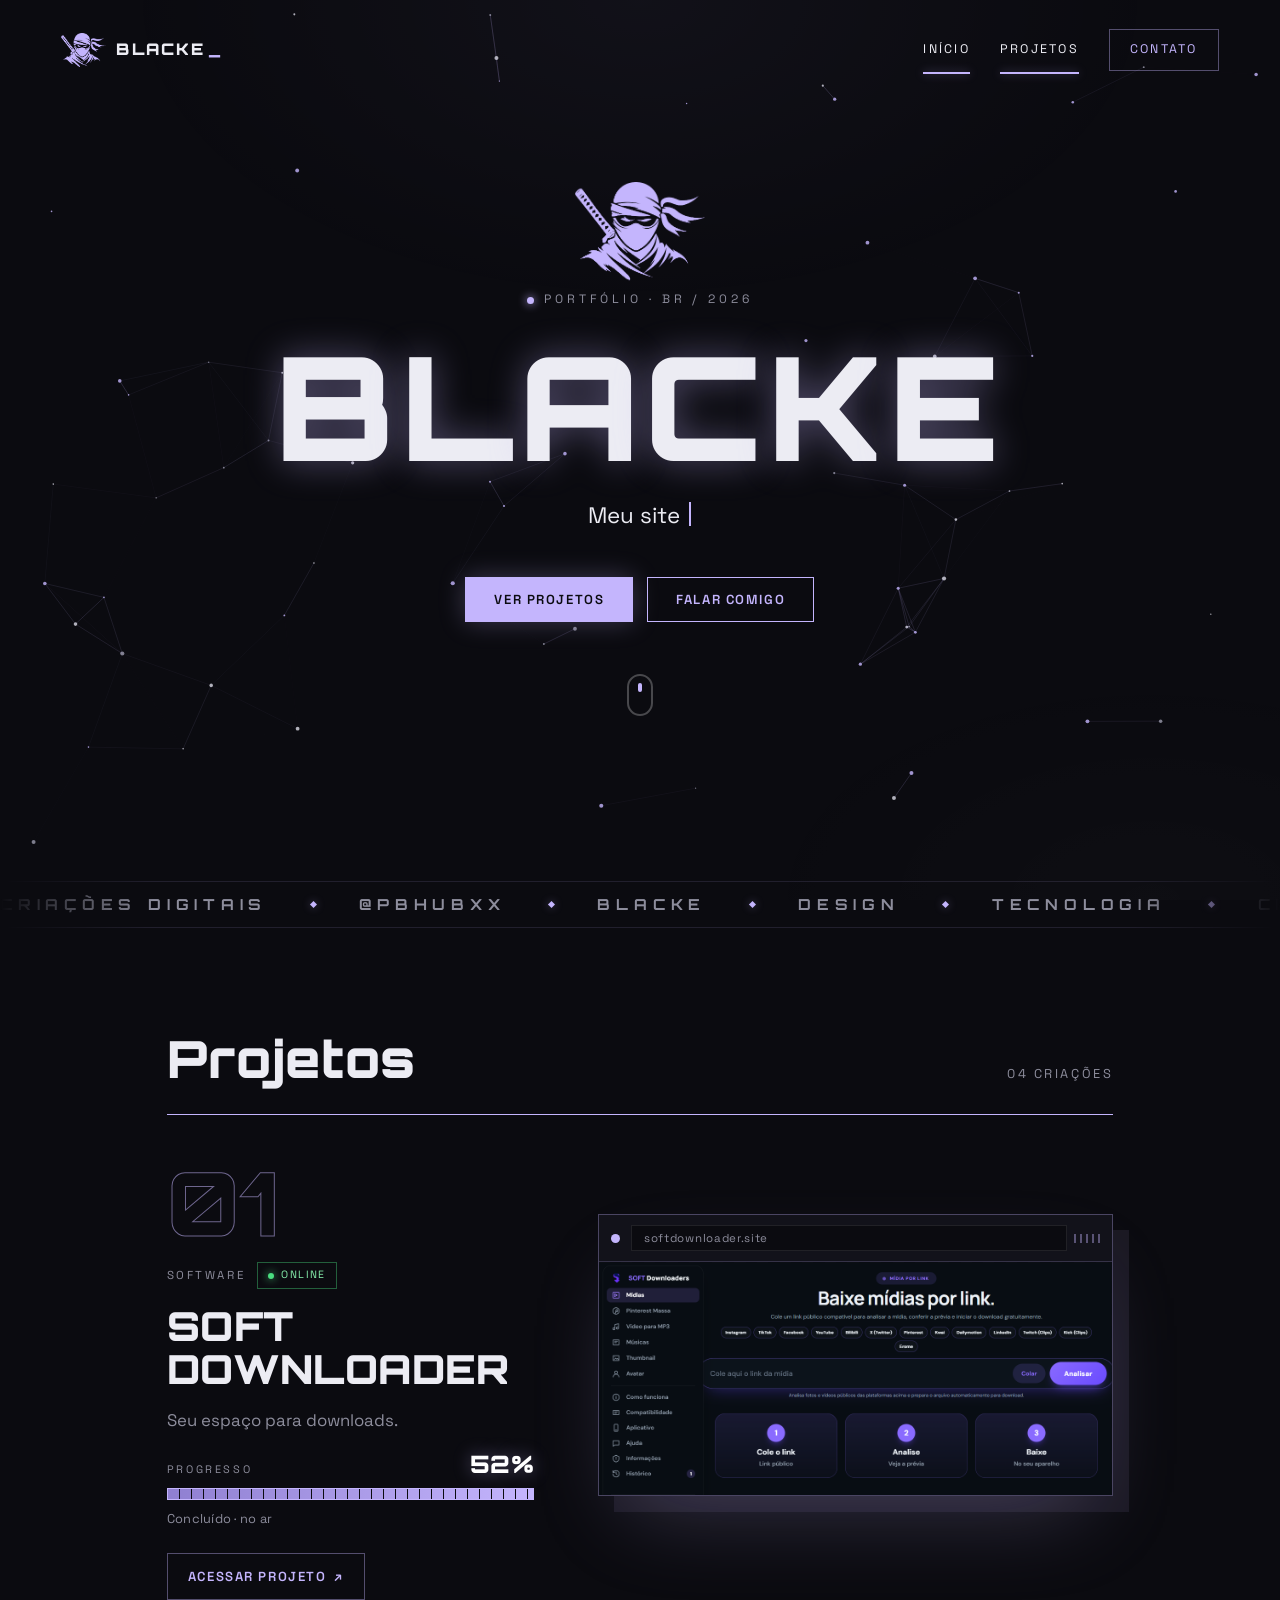
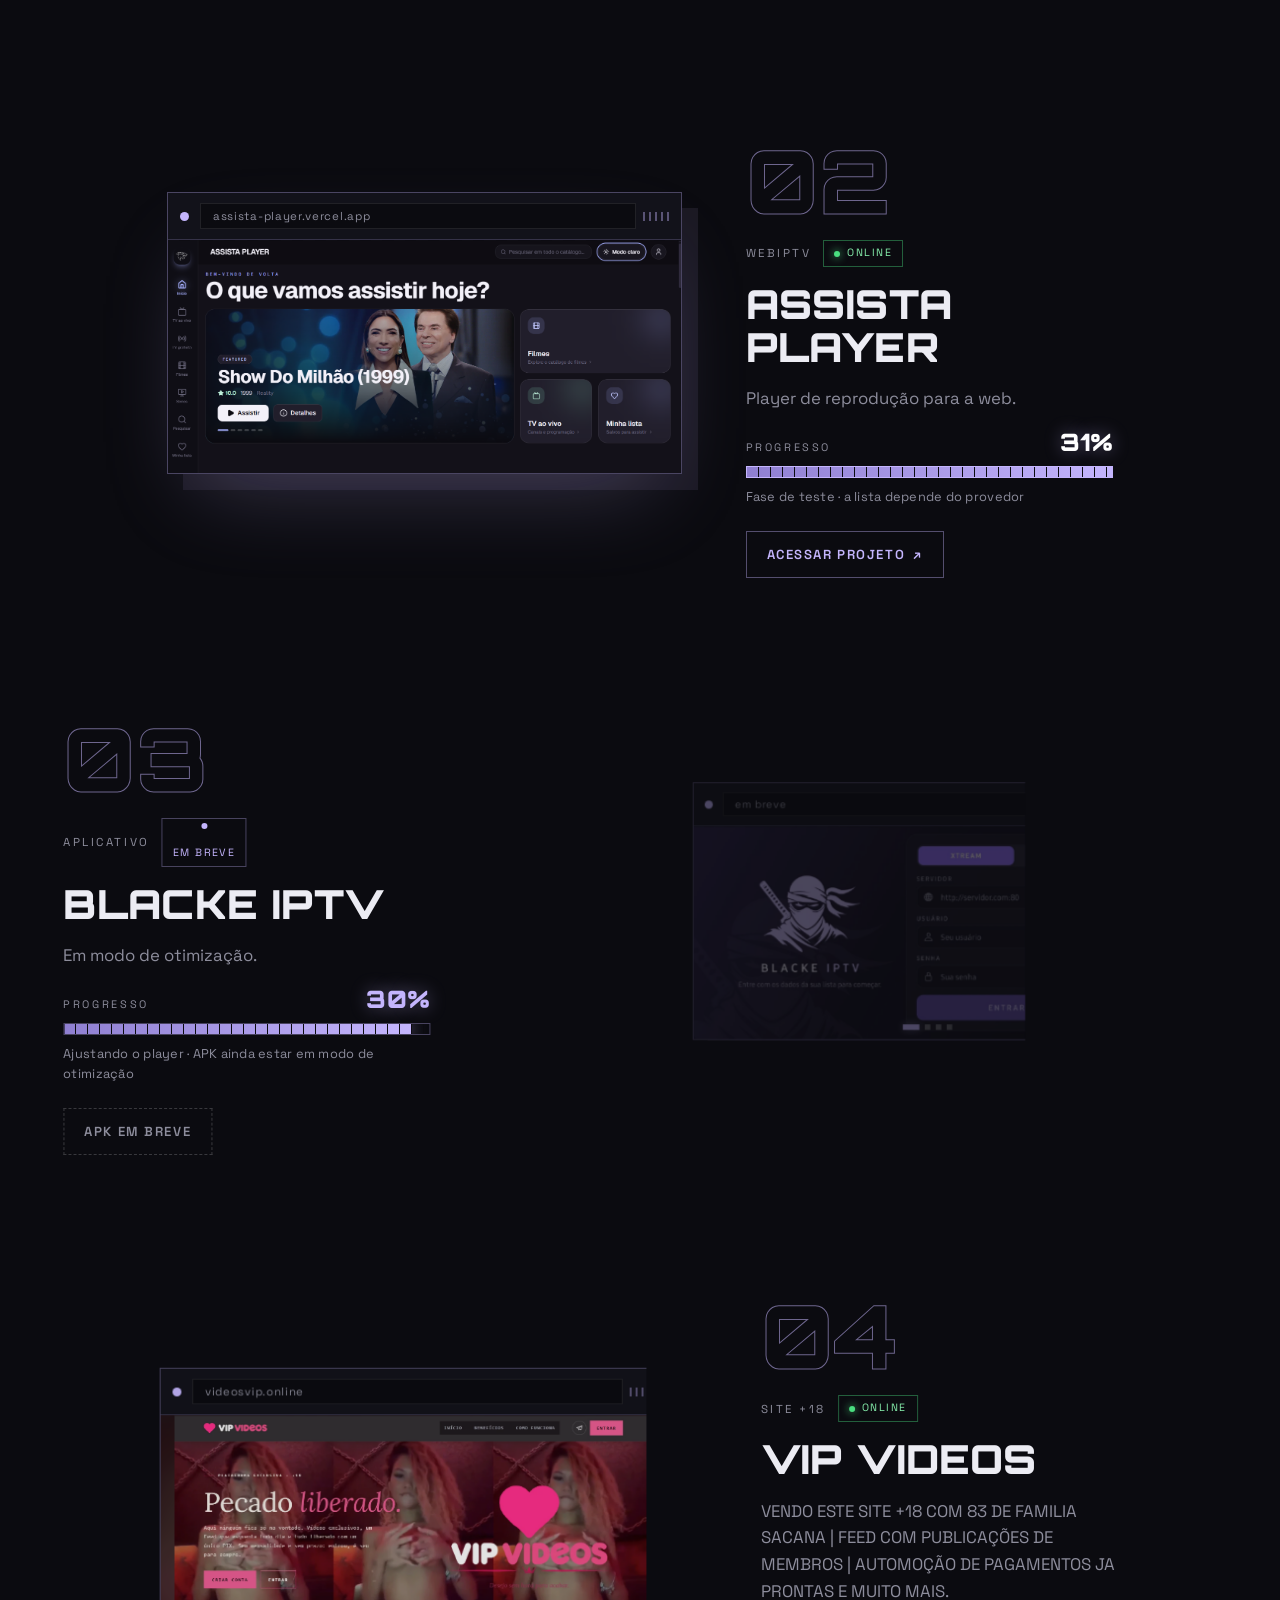
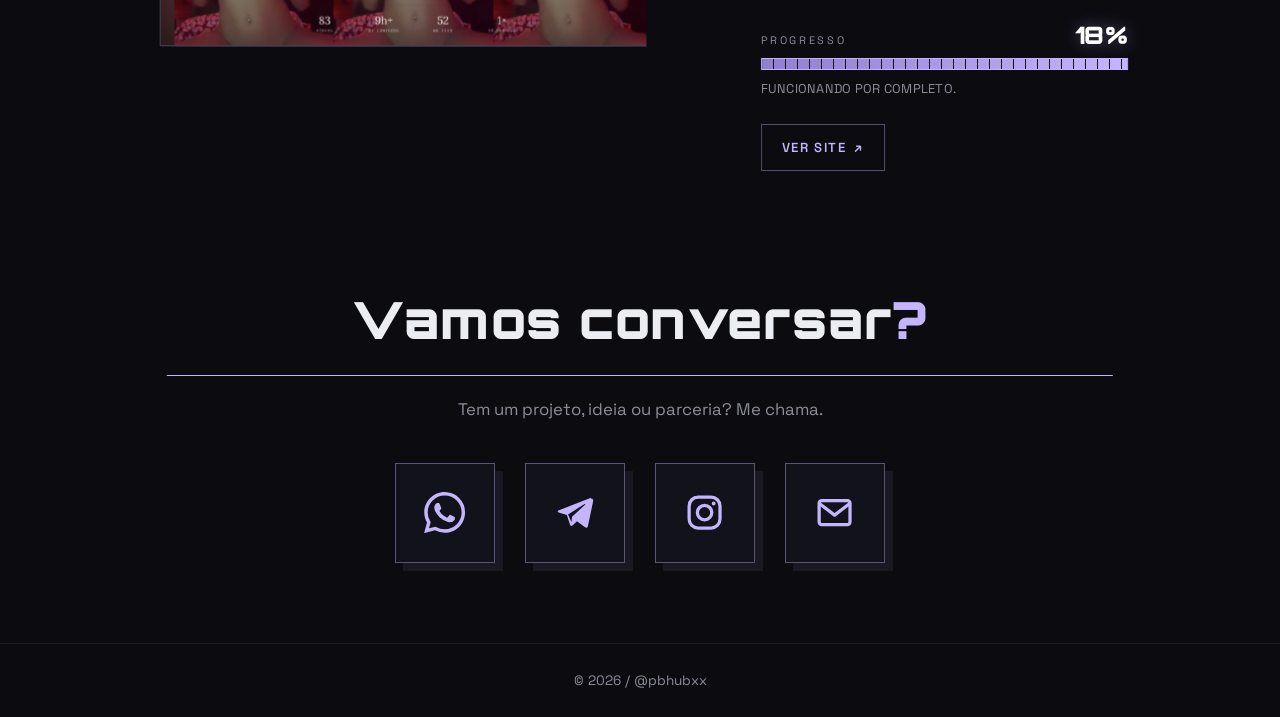
==== commit 3406a9ce: "Painel: atualiza o conteúdo do site" ====
--- a/index.html
+++ b/index.html
@@ -120,7 +120,7 @@
           <span class="bignum" aria-hidden="true">04</span>
           <div class="proj-meta"><span class="cat">SITE +18</span><span class="chip live"><i></i>Online</span></div>
           <h3>VIP VIDEOS</h3>
-          <p>VENDO ESTE SITE +18 COM 83 FOTOS DE FAMILIA SACANA | FEED COM PUBLICAÇÕES DE MEMBROS | AUTOMOÇÃO DE PAGAMENTOS JA PRONTAS E MUITO MAIS.</p>
+          <p>VENDO ESTE SITE +18 COM 83  DE FAMILIA SACANA | FEED COM PUBLICAÇÕES DE MEMBROS | AUTOMOÇÃO DE PAGAMENTOS JA PRONTAS E MUITO MAIS.</p>
           <div class="prog done" style="--v:100"><div class="prog-top"><span>PROGRESSO</span><b><em data-count="100">0</em>%</b></div><div class="prog-bar"><i></i></div><small>FUNCIONANDO POR COMPLETO.</small></div>
           <a class="link" href="https://videosvip.online" target="_blank" rel="noopener noreferrer">Ver site <span>↗</span></a>
         </div>
